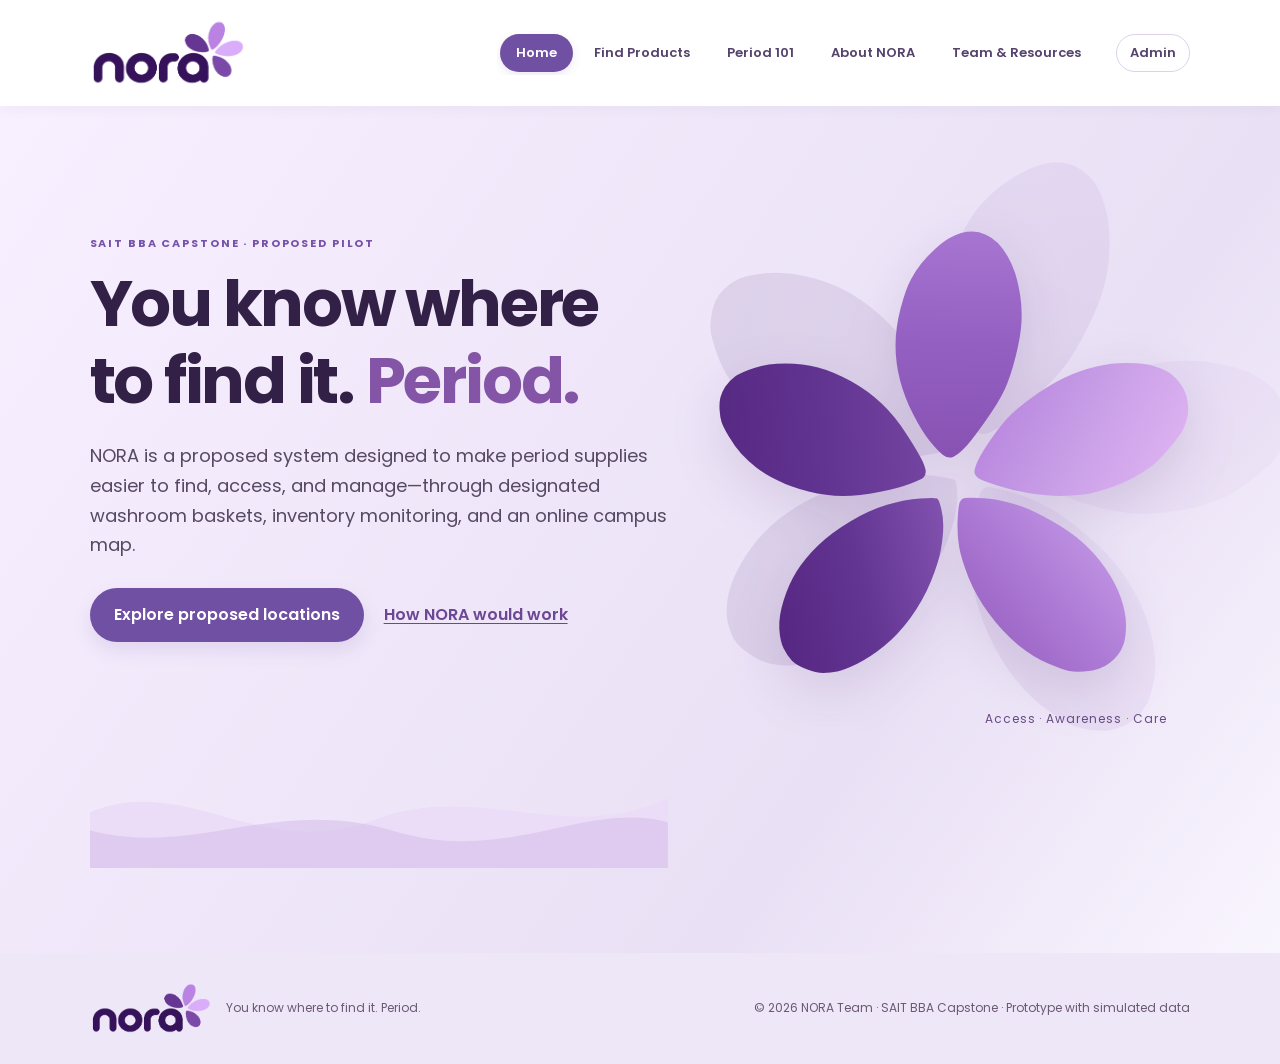
==== index.html @ 3fc26832 "Add decorative lavender SVG waves to NORA homepage hero" ====
<!DOCTYPE html>
<html lang="en">
<head>
  <meta charset="UTF-8">
  <meta name="viewport" content="width=device-width, initial-scale=1">
  <meta name="description" content="Meet NORA, a proposed SAIT BBA capstone menstrual-access pilot. Explore simulated campus locations, period products, and menstrual equity.">
  <title>NORA | You know where to find it. Period.</title>
  <link href="https://fonts.googleapis.com/css2?family=Poppins:wght@400;500;600;700&display=swap" rel="stylesheet">
  <link rel="stylesheet" href="style.css?v=18">
  <link rel="stylesheet" href="https://unpkg.com/leaflet@1.9.4/dist/leaflet.css">
</head>
<body class="student-site">
  <a class="skip-link" href="#main">Skip to content</a>
  <header class="student-header">
    <a href="#home" class="student-brand" aria-label="NORA home">
      <img src="assets/nora-logo-transparent.png" alt="NORA flower logo" width="156" height="79">
    </a>
    <nav class="student-top-nav" aria-label="Main navigation">
      <div class="student-tab-list" role="tablist" aria-label="Student website sections">
        <button id="tab-home" type="button" role="tab" aria-controls="panel-home" aria-selected="true" tabindex="0" data-tab="home">Home</button>
        <button id="tab-locations" type="button" role="tab" aria-controls="panel-locations" aria-selected="false" tabindex="-1" data-tab="locations">Find Products</button>
        <button id="tab-learn" type="button" role="tab" aria-controls="panel-learn" aria-selected="false" tabindex="-1" data-tab="learn">Period 101</button>
        <button id="tab-about" type="button" role="tab" aria-controls="panel-about" aria-selected="false" tabindex="-1" data-tab="about">About NORA</button>
        <button id="tab-team" type="button" role="tab" aria-controls="panel-team" aria-selected="false" tabindex="-1" data-tab="team">Team &amp; Resources</button>
      </div>
      <a href="login.html" class="student-admin-link">Admin</a>
    </nav>
  </header>
  <main id="main">
    <div id="panel-home" class="student-tab-panel" role="tabpanel" aria-labelledby="tab-home" tabindex="0">
    <section id="home" class="student-hero">
      <div class="student-hero-copy">
        <p class="student-eyebrow">SAIT BBA CAPSTONE · PROPOSED PILOT</p>
        <h1>You know where to find it. <em>Period.</em></h1>
        <p class="student-lead">NORA is a proposed system designed to make period supplies easier to find, access, and manage—through designated washroom baskets, inventory monitoring, and an online campus map.</p>
        <div class="student-hero-actions">
          <a href="#locations" class="button">Explore proposed locations</a>
          <a href="#about" class="student-text-link">How NORA would work</a>
        </div>
      </div>
      <div class="student-hero-art" aria-hidden="true">
        <img class="student-bloom-shadow" src="assets/nora-flower.svg" alt="" width="968" height="908">
        <img class="student-bloom-main" src="assets/nora-flower.svg" alt="" width="968" height="908">
        <div class="student-orbit-label">Access · Awareness · Care</div>
      </div>
      <div class="nora-wave" aria-hidden="true">
        <svg viewBox="0 0 1440 240" preserveAspectRatio="none" focusable="false">
          <path class="nora-wave-back" d="M0,100 C250,0 420,230 720,115 C980,25 1190,185 1440,65 L1440,240 L0,240 Z" fill="#EBDCF8"/>
          <path class="nora-wave-front" d="M0,145 C260,215 460,60 750,145 C1040,235 1230,70 1440,125 L1440,240 L0,240 Z" fill="#D8BDEC" opacity=".55"/>
        </svg>
      </div>
    </section>
    </div>
    <div id="panel-locations" class="student-tab-panel" role="tabpanel" aria-labelledby="tab-locations" hidden tabindex="0">
    <section id="locations" class="student-section student-locations">
      <div class="student-section-head">
        <p class="student-eyebrow">EXPLORE THE PROTOTYPE</p>
        <h2>Find a building. See the idea.</h2>
        <p>Explore how the NORA website could help students find participating washrooms and view example product availability. Select a building card or map pin to see details.</p>
      </div>
      <div class="student-search-row">
        <label for="location-search">Search buildings</label>
        <input type="search" id="location-search" placeholder="Try Stan Grad or Senator Burns…" autocomplete="off">
      </div>
      <div class="student-demo-warning" role="note"><strong>Prototype notice:</strong> Locations, washroom access points, and inventory are demonstrations only. NORA baskets are not confirmed to be installed at SAIT; building photos are references, not proof of availability.</div>
      <div id="location-list" class="student-location-grid" aria-live="polite"></div>
      <div class="student-map-wrap">
        <div class="student-map-heading"><h3>Campus map preview</h3><p>Select a marker to expand its matching building card.</p></div>
        <div id="campus-map" role="region" aria-label="Map of proposed NORA demonstration building locations"></div>
        
      </div>
    </section>
    </div>
    <div id="panel-learn" class="student-tab-panel" role="tabpanel" aria-labelledby="tab-learn" hidden tabindex="0">
    <section id="learn" class="student-section student-learn">
      <div class="student-section-head">
        <p class="student-eyebrow">PERIOD 101</p>
        <h2>4 phases. 1 beautiful cycle.</h2>
        <p>The menstrual cycle is a natural process that prepares the body for a possible pregnancy. It often lasts about 21–35 days, although individual cycles vary.</p>
      </div>

      <div class="student-cycle student-cycle-first">
        <div class="student-cycle-intro">
          <div class="student-cycle-wheel" role="img" aria-label="Illustrative menstrual-cycle phases: menstruation, follicular phase, ovulation and luteal phase"><span>4 phases<br><strong>one cycle</strong></span></div>
          <p class="student-cycle-caption">The diagram is illustrative, not a fixed calendar. Cycle lengths and ovulation timing differ between people.</p>
        </div>
        <div class="student-cycle-phases">
          <article><strong>01 · Menstruation</strong><span>The uterine lining sheds, causing bleeding. Some people experience cramps, fatigue, or mood changes.</span><small>May help: period products, pain relief, rest, and hydration.</small></article>
          <article><strong>02 · Follicular phase</strong><span>The uterine lining rebuilds and estrogen levels rise. Energy may increase for some people.</span><small>May help: sleep, nutrition, and comfortable clothing.</small></article>
          <article><strong>03 · Ovulation</strong><span>An egg may be released. Some people notice changes in cervical discharge.</span><small>May help: hydration and awareness of your own cycle.</small></article>
          <article><strong>04 · Luteal phase</strong><span>Hormonal changes prepare the body for a possible pregnancy. Bloating, cramps, or mood changes may occur.</span><small>May help: rest, emotional support, and symptom relief.</small></article>
        </div>
      </div>
      <div class="student-section-head student-products-heading">
        <p class="student-eyebrow">PERIOD PRODUCTS</p>
        <h2>Different bodies. Different needs.</h2>
        <p>There is no one “right” product for everyone. Explore common options from the NORA brochure.</p>
      </div>
      <div class="student-product-grid">
        <article class="student-product">
          <div class="student-product-photo"><img src="https://commons.wikimedia.org/wiki/Special:Redirect/file/Always_Infinity_Overnight.JPG?width=640" alt="Example of a disposable sanitary pad photographed for identification" loading="lazy" decoding="async" width="640" height="480"></div>
          <div class="student-product-copy">
            <h3>Pads</h3>
            <p>Absorbent products that attach to underwear. Available in different sizes, lengths, and absorbencies, including overnight and winged styles.</p>
          </div>
          <p class="student-product-credit">Photo: <a href="https://commons.wikimedia.org/wiki/File:Always_Infinity_Overnight.JPG" target="_blank" rel="noopener noreferrer">Stilfehler · Wikimedia Commons</a> · <a href="https://creativecommons.org/licenses/by-sa/4.0/" target="_blank" rel="noopener noreferrer">CC BY-SA 4.0</a></p>
        </article>
        <article class="student-product">
          <div class="student-product-photo"><img src="https://commons.wikimedia.org/wiki/Special:Redirect/file/Tampon_with_plastic_applicator.jpg?width=640" alt="An example tampon with a plastic applicator" loading="lazy" decoding="async" width="640" height="480"></div>
          <div class="student-product-copy">
            <h3>Tampons</h3>
            <p>Small absorbent products inserted into the vagina, offered in different absorbencies with or without applicators.</p>
          </div>
          <p class="student-product-credit">Photo: <a href="https://commons.wikimedia.org/wiki/File:Tampon_with_plastic_applicator.jpg" target="_blank" rel="noopener noreferrer">Kaldari · Wikimedia Commons</a> · <a href="https://creativecommons.org/publicdomain/zero/1.0/" target="_blank" rel="noopener noreferrer">CC0 1.0</a></p>
        </article>
        <article class="student-product">
          <div class="student-product-photo"><img src="https://commons.wikimedia.org/wiki/Special:Redirect/file/Menstruationstasse_menstrual_cup_in_on_hand_1.jpg?width=640" alt="A reusable menstrual cup held in a person's hand" loading="lazy" decoding="async" width="640" height="480"></div>
          <div class="student-product-copy">
            <h3>Menstrual cups</h3>
            <p>Reusable flexible cups that collect menstrual flow and can last for years with proper care.</p>
          </div>
          <p class="student-product-credit">Photo: <a href="https://commons.wikimedia.org/wiki/File:Menstruationstasse_menstrual_cup_in_on_hand_1.jpg" target="_blank" rel="noopener noreferrer">Vulvani · Wikimedia Commons</a> · <a href="https://creativecommons.org/licenses/by-sa/4.0/" target="_blank" rel="noopener noreferrer">CC BY-SA 4.0</a></p>
        </article>
        <article class="student-product">
          <div class="student-product-photo"><img src="https://commons.wikimedia.org/wiki/Special:Redirect/file/Menstrual_underwear_period_underwear.jpg?width=640" alt="An example pair of period underwear shown for educational identification" loading="lazy" decoding="async" width="640" height="480"></div>
          <div class="student-product-copy">
            <h3>Period underwear</h3>
            <p>Reusable underwear with built-in absorbent layers, worn on its own or as backup depending on flow.</p>
          </div>
          <p class="student-product-credit">Photo: <a href="https://commons.wikimedia.org/wiki/File:Menstrual_underwear_period_underwear.jpg" target="_blank" rel="noopener noreferrer">Vulvani · Wikimedia Commons</a> · <a href="https://creativecommons.org/licenses/by-sa/4.0/" target="_blank" rel="noopener noreferrer">CC BY-SA 4.0</a></p>
        </article>
      </div>
      <p class="student-education-note">Educational overview adapted from the NORA capstone brochure. If you have health concerns or symptoms that interfere with daily life, seek guidance from a qualified healthcare professional.</p>
      <section id="period-history" class="student-history" aria-labelledby="period-history-title">
        <div class="student-section-head student-history-heading">
          <p class="student-eyebrow">PERIODS THROUGH TIME</p>
          <h2 id="period-history-title">Moon Time, menstrual history, and Canada</h2>
          <p>Menstrual care has never been only about products. Culture, knowledge, community, and access have all shaped how people experience periods.</p>
        </div>
        <div class="student-history-feature">
          <figure class="student-moon-figure">
            <img src="assets/moon-phases-nora.svg" alt="Five stylized phases of the moon in a lavender night sky" loading="lazy" width="720" height="480">
            <figcaption>Original NORA educational illustration of moon phases. It is not a representation of an Indigenous ceremony.</figcaption>
          </figure>
          <div class="student-history-intro">
            <p class="student-eyebrow">INDIGENOUS TEACHINGS</p>
            <h3>Moon Time: knowledge, respect, and community</h3>
            <p>In some First Nations and Métis communities, menstruation is called <em>Moon Time</em> and may be understood through teachings about renewal, rest, and respect for the body. Traditions and protocols vary across Nations, families, and individuals; they are living practices, not only history.</p>
            <p>For example, an Ojibwe account shared by Indigenous Dance describes Elders supporting girls through a first-menstruation ceremony and passing on teachings about care and community responsibility.</p>
            <p class="student-history-links"><a href="https://indigenousdance.ca/en/cultures/ojibwe/our-dance-myths-and-stories/" target="_blank" rel="noopener noreferrer">Read the Ojibwe account · Indigenous Dance</a></p>
          </div>
        </div>
        <div class="student-history-accordion">
          <details>
            <summary>Before modern period products <span aria-hidden="true">+</span></summary>
            <div class="student-history-detail-grid">
              <figure class="student-history-visual"><img src="assets/history-textiles.svg" alt="Illustration of folded reusable textiles" loading="lazy" width="480" height="310"><figcaption>Before modern period products · Original illustration by NORA (not a historical photograph)</figcaption></figure>
              <div class="student-history-detail"><p>Long before adhesive pads and disposable products became widely sold, reusable absorbent cloth was one approach to menstrual care. Later inventions such as sanitary belts secured homemade or manufactured pads. The Smithsonian's Menstrual History Collection documents these changes mainly through North American and European objects.</p><p class="student-history-links"><a href="https://americanhistory.si.edu/explore/exhibitions/menstrual-history-collection/pads" target="_blank" rel="noopener noreferrer">Smithsonian · History of menstrual pads</a><a href="https://americanhistory.si.edu/explore/exhibitions/menstrual-history-collection/clothing" target="_blank" rel="noopener noreferrer">Smithsonian · Menstrual clothing and belts</a></p></div>
            </div>
          </details>          <details>
            <summary>Indigenous perspectives in Canada <span aria-hidden="true">+</span></summary>
            <div class="student-history-detail-grid">
              <figure class="student-history-visual"><img src="assets/moon-phases-nora.svg" alt="Stylized moon phases in a lavender sky" loading="lazy" width="480" height="310"><figcaption>Indigenous perspectives in Canada · Original illustration by NORA (not a historical photograph)</figcaption></figure>
              <div class="student-history-detail"><p>The Native Women's Association of Canada's caregiver toolkit describes the importance of family- and Nation-specific coming-of-age teachings. In some communities, menstruation is called Moon Time and may be understood as a meaningful transition. The Kwek Society shares publicly offered teachings about menstruation from several Indigenous communities.</p><p>Practices and teachings are not universal across First Nations, Inuit, and Métis communities. We use a general moon illustration rather than a photograph of a ceremony or an Elder without permission.</p><div class="student-history-links"><a href="https://nwac.ca/assets-knowledge-centre/31-March-STBBI_Toolki-EN.pdf" target="_blank" rel="noopener noreferrer">Native Women's Association of Canada · Caregiver toolkit (PDF)</a><a href="https://kweksociety.org/traditional-teachings-2/" target="_blank" rel="noopener noreferrer">The Kwek Society · Public traditional teachings</a><a href="https://indigenousdance.ca/en/cultures/ojibwe/our-dance-myths-and-stories/" target="_blank" rel="noopener noreferrer">Indigenous Dance · Ojibwe Moon Time account</a></div></div>
            </div>
          </details>          <details class="student-culture-details">
            <summary>Menstrual experiences across cultures <span aria-hidden="true">+</span></summary>
            <div class="student-culture-intro">
              <p>Explore real menstrual products sold in different markets and the conversations surrounding menstrual care. These are documented product examples, not claims that everyone in a country uses the same items.</p>
            </div>
            <div class="student-culture-carousel" aria-roledescription="carousel" aria-label="Menstrual products around the world">
              <div class="student-culture-slide" role="group" aria-roledescription="slide" aria-label="1 of 3: Philippines" data-culture-slide>
                <div class="student-culture-photos">
                  <figure class="student-culture-product-figure">
                    <a href="https://shopsuki.ph/products/modess-ultra-thin-regular-cottony-soft-cover-sanitary-napkin-with-wings-10s" target="_blank" rel="noopener noreferrer" aria-label="View Modess sanitary pads on ShopSuki Philippines">
                      <img src="https://shopsuki.ph/cdn/shop/files/8850007780144_800x.jpg?v=1737714414" loading="lazy" decoding="async" alt="Blue, green and orange pack of Modess Ultra Thin Regular pads with wings, 10 pads" width="512" height="512">
                    </a>
                    <figcaption>Modess Ultra Thin Regular pads. Product photograph: ShopSuki Philippines. <a href="https://shopsuki.ph/products/modess-ultra-thin-regular-cottony-soft-cover-sanitary-napkin-with-wings-10s" target="_blank" rel="noopener noreferrer">View original image and product</a>.</figcaption>
                  </figure>
                </div>
                <div class="student-culture-copy">
                  <p class="student-eyebrow">01 / 03 · PHILIPPINES</p>
                  <h3>Philippines: formats for different flows</h3>
                  <p>Modess Philippines markets disposable pads in regular, maxi and overnight formats. This photographed regular, winged pack is one example sold through a Philippine retailer. Product sizes, absorbencies and packaging help shoppers distinguish options.</p>
                  <p><strong>Access lens:</strong> Choices on store shelves matter, but availability, affordability and where products are distributed matter too.</p>
                  <div class="student-culture-sources"><span>Sources &amp; image reference</span><a href="https://www.kenvuebrands.com/ph/modess" target="_blank" rel="noopener noreferrer">Modess Philippines · Official products</a><a href="https://shopsuki.ph/products/modess-ultra-thin-regular-cottony-soft-cover-sanitary-napkin-with-wings-10s" target="_blank" rel="noopener noreferrer">ShopSuki · Product photo</a></div>
                </div>
              </div>
              <div class="student-culture-slide" role="group" aria-roledescription="slide" aria-label="2 of 3: Iran" data-culture-slide hidden>
                <div class="student-culture-photos">
                  <figure class="student-culture-product-figure">
                    <a href="https://panberes.com/promax-landing/" target="_blank" rel="noopener noreferrer" aria-label="View Panberes Promax sanitary pads on the official Iranian brand website">
                      <img src="https://panberes.com/wp-content/uploads/2025/08/Right-Soft-Pads-Banner-Promax.png" loading="lazy" decoding="async" alt="Two purple Panberes Promax packages with Persian labels, illustrating thin and thick pad formats" width="512" height="512">
                    </a>
                    <figcaption>Panberes Promax Soft thin and thick pads. Product image: Panberes, Iran. <a href="https://panberes.com/promax-landing/" target="_blank" rel="noopener noreferrer">Official product source</a>.</figcaption>
                  </figure>
                </div>
                <div class="student-culture-copy">
                  <p class="student-eyebrow">02 / 03 · IRAN</p>
                  <h3>Iran: local products and visibility</h3>
                  <p>Panberes, an Iranian personal-care brand, lists multiple types of sanitary pads and describes menstrual-health education as part of its work. The pictured Promax Soft package is a real example of local product branding, not a representation of all Iranian consumers.</p>
                  <p><strong>Access lens:</strong> A local brand can combine product distribution with awareness and education—two needs NORA also hopes to address.</p>
                  <div class="student-culture-sources"><span>Sources &amp; image reference</span><a href="https://panberes.com/en/our-story/" target="_blank" rel="noopener noreferrer">Panberes · Brand and education</a><a href="https://panberes.com/shop/" target="_blank" rel="noopener noreferrer">Panberes · Official product gallery</a></div>
                </div>
              </div>
              <div class="student-culture-slide" role="group" aria-roledescription="slide" aria-label="3 of 3: Canada" data-culture-slide hidden>
                <div class="student-culture-photos student-culture-photos-double">
                  <figure class="student-culture-product-figure">
                    <a href="https://www.realcanadiansuperstore.ca/en/ultra-thin-feminine-pads-with-wings-for-women-size/p/21018757_EA" target="_blank" rel="noopener noreferrer" aria-label="View Always pads at Real Canadian Superstore">
                      <img src="https://digital.loblaws.ca/PCX/21018757_EA/en/1/3700030660_enfr_front_centre_marketing_GS1_Marketing_800.png" loading="lazy" decoding="async" alt="Bilingual English and French Always Ultra Thin pads package" width="512" height="512">
                    </a>
                    <figcaption>Always Ultra Thin pads. Photo: Real Canadian Superstore. <a href="https://www.realcanadiansuperstore.ca/en/ultra-thin-feminine-pads-with-wings-for-women-size/p/21018757_EA" target="_blank" rel="noopener noreferrer">Product source</a>.</figcaption>
                  </figure>
                  <figure class="student-culture-product-figure">
                    <a href="https://www.londondrugs.com/products/tampax-tampons-regular-20s/p/L2513463" target="_blank" rel="noopener noreferrer" aria-label="View Tampax tampons at London Drugs">
                      <img src="https://cdn-tp2.mozu.com/28945-m4/cms/files/L2513463.jpg" loading="lazy" decoding="async" alt="Bilingual English and French blue and yellow Tampax Regular tampons package" width="512" height="512">
                    </a>
                    <figcaption>Tampax Regular tampons. Photo: London Drugs. <a href="https://www.londondrugs.com/products/tampax-tampons-regular-20s/p/L2513463" target="_blank" rel="noopener noreferrer">Product source</a>.</figcaption>
                  </figure>
                </div>
                <div class="student-culture-copy">
                  <p class="student-eyebrow">03 / 03 · CANADA</p>
                  <h3>Canada: product choice meets menstrual equity</h3>
                  <p>Canadian retailers carry disposable pads and tampons in different formats, including the bilingual packages pictured here. Other menstrual products include reusable cups and underwear.</p>
                  <p><strong>Access lens:</strong> Even when a product exists in the market, price, physical accessibility and stigma can prevent people from getting what they need. NORA explores a campus-level response, not a replacement for wider policy.</p>
                  <div class="student-culture-sources"><span>Sources &amp; image references</span><a href="https://www.canada.ca/en/women-gender-equality/gender-equality/mestrual-equity.html" target="_blank" rel="noopener noreferrer">Government of Canada · Menstrual equity</a><a href="https://www.realcanadiansuperstore.ca/en/ultra-thin-feminine-pads-with-wings-for-women-size/p/21018757_EA" target="_blank" rel="noopener noreferrer">Real Canadian Superstore · Pads</a><a href="https://www.londondrugs.com/products/tampax-tampons-regular-20s/p/L2513463" target="_blank" rel="noopener noreferrer">London Drugs · Tampons</a></div>
                </div>
              </div>
              <div class="student-culture-controls" aria-label="Culture slideshow navigation">
                <button type="button" class="student-culture-arrow" data-culture-prev aria-label="Previous country">‹ <span>Previous</span></button>
                <div class="student-culture-dots" aria-label="Select country">
                  <button type="button" class="student-culture-dot is-active" data-culture-dot="0" aria-current="true" aria-label="Show Philippines"></button>
                  <button type="button" class="student-culture-dot" data-culture-dot="1" aria-label="Show Iran"></button>
                  <button type="button" class="student-culture-dot" data-culture-dot="2" aria-label="Show Canada"></button>
                </div>
                <button type="button" class="student-culture-arrow" data-culture-next aria-label="Next country"><span>Next</span> ›</button>
              </div>
              <p class="student-culture-status" data-culture-status role="status" aria-live="polite">Philippines · Slide 1 of 3</p>
              <p class="student-culture-image-note">Images load from their credited retailer or manufacturer websites and may be unavailable if those sites change. Product photography is provided for educational identification, not endorsement or proof of which products all people in a country use.</p>
            </div>
          </details>          <details>
            <summary>Colonization, stigma, and knowledge <span aria-hidden="true">+</span></summary>
            <div class="student-history-detail-grid">
              <figure class="student-history-visual"><img src="assets/history-awareness.svg" alt="Illustration of a notebook and discussion bubbles" loading="lazy" width="480" height="310"><figcaption>Colonization, stigma, and knowledge · Original illustration by NORA (not a historical photograph)</figcaption></figure>
              <div class="student-history-detail"><p>Colonial institutions disrupted the transmission of Indigenous languages, cultural knowledge, and health teachings. Today, Indigenous healthcare research also highlights continuing barriers to culturally safe care, including systemic racism and unequal access.</p><p>NORA presents Indigenous perspectives as living, diverse teachings and links students to the organizations that share them directly rather than treating them as a single historical practice.</p><p class="student-history-links"><a href="https://www.canada.ca/en/public-health/services/publications/aboriginal-health/healthcare-indigenous-women.html" target="_blank" rel="noopener noreferrer">Public Health Agency of Canada · Barriers to healthcare</a></p></div>
            </div>
          </details>          <details>
            <summary>Menstrual equity in Canada today <span aria-hidden="true">+</span></summary>
            <div class="student-history-detail-grid">
              <figure class="student-history-visual"><img src="assets/history-canada.svg" alt="Illustration of a campus building and period supplies" loading="lazy" width="480" height="310"><figcaption>Menstrual equity in Canada today · Original illustration by NORA (not a historical photograph)</figcaption></figure>
              <div class="student-history-detail"><p>Today, menstrual equity in Canada involves affordability, reliable access to products, safe facilities, education, and freedom from stigma. NORA explores how proposed campus baskets and a location finder might make access easier to understand and plan.</p><p class="student-history-links"><a href="https://www.canada.ca/en/women-gender-equality/gender-equality/mestrual-equity.html" target="_blank" rel="noopener noreferrer">Women and Gender Equality Canada · Menstrual equity</a></p></div>
            </div>
          </details>
        </div>
        <p class="student-history-note">Cultural teachings are specific to their communities. These summaries link to publicly shared materials; images of ceremonies or Elders are not reproduced without explicit permission.</p>
      </section>
    </section>
    </div>
    <div id="panel-about" class="student-tab-panel" role="tabpanel" aria-labelledby="tab-about" hidden tabindex="0">
    <section id="about" class="student-section student-about">
      <div class="student-section-head">
        <p class="student-eyebrow">MEET NORA</p>
        <h2>Meet NORA: access, awareness, and care.</h2>
        <p>NORA is a proposed modular system to make personal-care supplies easier to find, access, and manage. Three connected concepts demonstrate how a basket-based pilot could work at SAIT.</p>
      </div>
      <div class="student-feature-grid">
        <article class="student-feature"><span class="student-step">01</span><h3>Basket prototype</h3><p>A designated access point for period products in selected washrooms. Sensor assistance is a future concept, not an installed feature.</p></article>
        <article class="student-feature"><span class="student-step">02</span><h3>Inventory and restocking</h3><p>A prototype dashboard simulates stock levels, shortages, and refill priorities so the team can explore an operating model.</p></article>
        <article class="student-feature"><span class="student-step">03</span><h3>Product locator website</h3><p>A searchable campus map lets students explore proposed basket locations and sample product availability.</p></article>
      </div>
    </section>
    <section id="equity" class="student-section student-equity">
      <div class="student-equity-inner">
        <p class="student-eyebrow">MENSTRUAL EQUITY & PERIOD POVERTY</p>
        <h2>Access should be stigma-free.</h2>
        <p>Period poverty means not having reliable access to menstrual products. Financial barriers, stigma, and limited resources can make that harder.</p>
        <div class="student-equity-stat-grid" aria-label="Research statistics featured in the NORA brochure">
          <article class="student-equity-stat"><strong>1 in 6</strong><p>Canadians who menstruate have experienced period poverty.</p><a href="https://www.canada.ca/en/women-gender-equality/gender-equality/mestrual-equity.html" target="_blank" rel="noopener noreferrer">Government of Canada · 2023 survey</a></article>
          <article class="student-equity-stat"><strong>33%</strong><p>Of Canadian women under age 25 surveyed in 2018 reported struggling to afford menstrual products.</p><a href="https://uwaterloo.ca/equity-diversity-inclusion-anti-racism/background-menstrual-equity-report" target="_blank" rel="noopener noreferrer">University of Waterloo · Reporting Plan International Canada</a></article>
          <article class="student-equity-stat"><strong>70%</strong><p>Of Canadian women under age 25 surveyed reported missing school or work, or withdrawing from social activities, because of their period.</p><a href="https://uwaterloo.ca/equity-diversity-inclusion-anti-racism/background-menstrual-equity-report" target="_blank" rel="noopener noreferrer">University of Waterloo · 2018 survey summary</a></article>
        </div>
        <p class="student-equity-source">The 1 in 6 figure is from Women and Gender Equality Canada's 2023 survey. The 33% and 70% figures describe Canadian women under age 25 in a 2018 Plan International Canada survey, as summarized by the University of Waterloo; they are not SAIT-specific findings.</p>
        <p>NORA aims to explore menstrual equity on campus, encourage open conversations, and support a more inclusive community. Whether you menstruate or support someone who does, this affects all of us.</p>
        <a class="button" href="#locations">Explore the proposed locations</a>
      </div>
    </section>
    <section id="business-case" class="student-section student-business-case" aria-labelledby="business-case-title">
      <div class="student-section-head">
        <p class="student-eyebrow">INSTITUTIONAL VALUE · PROPOSED PILOT</p>
        <h2 id="business-case-title">Designed to help students. Built to fit existing operations.</h2>
        <p>NORA's business case is a staged, low-disruption menstrual-access pilot—not a request for immediate campus-wide infrastructure. The model starts with ordinary baskets, a clearly assigned refill routine, and simple measurements before expanding.</p>
      </div>
      <div class="student-business-grid">
        <article><span class="student-business-icon" aria-hidden="true">01</span><h3>Lightweight to start</h3><p>Baskets and basic supplies would be simpler to introduce than powered dispensers. No new permanent equipment is required for the proposed first phase, subject to facilities approval.</p></article>
        <article><span class="student-business-icon" aria-hidden="true">02</span><h3>Minimal disruption by design</h3><p>Restocking could be aligned with an existing facilities or cleaning workflow if SAIT agrees. Clear ownership, small reserve stock and a regular check reduce ad hoc work; actual labour still needs testing.</p></article>
        <article><span class="student-business-icon" aria-hidden="true">03</span><h3>Measurable before scaling</h3><p>A limited number of trial locations makes it possible to assess demand, refill frequency, empty-basket incidents, product cost and student awareness before committing more resources.</p></article>
        <article><span class="student-business-icon" aria-hidden="true">04</span><h3>Modular and reusable</h3><p>The locator, inventory categories and refill-planning logic could later be adapted for other campus essentials or locations, provided each new use case meets privacy, safety and institutional policies.</p></article>
      </div>
      <div class="student-business-flow" aria-label="Proposed phased implementation">
        <strong>A practical rollout</strong>
        <ol><li>Choose and approve a few pilot sites</li><li>Assign a refill owner and reserve supply</li><li>Measure usage and staff time</li><li>Improve or expand only if evidence supports it</li></ol>
      </div>
      <p class="student-business-caution">Operational burden, costs, permissions and savings remain hypotheses to validate with SAIT. The inventory dashboard currently demonstrates a simulated workflow; it is not an installed monitoring system.</p>
    </section>
    <section class="student-section student-project-note">
      <h2>Built for a SAIT business capstone.</h2>
      <p>Developed by the NORA team for our SAIT Bachelor of Business Administration capstone. This student-developed proposal explores future menstrual access and operating requirements at SAIT.</p>
    </section>
    </div>
    <div id="panel-team" class="student-tab-panel" role="tabpanel" aria-labelledby="tab-team" hidden tabindex="0">
      <section id="team" class="student-section student-team-section">
        <div class="student-section-head">
          <p class="student-eyebrow">THE PEOPLE BEHIND NORA</p>
          <h2>Meet the NORA Team</h2>
          <p>Five Bachelor of Business Administration students at SAIT developing a research-informed proposal for more visible, practical menstrual product access.</p>
        </div>
        <div class="student-team-grid">
          <article class="student-team-card"><div class="student-team-avatar" aria-hidden="true">AB</div><h3>Ayah Barahim</h3><p>SAIT BBA Capstone Team</p></article>
          <article class="student-team-card"><div class="student-team-avatar" aria-hidden="true">HD</div><h3>Hannah Dietz</h3><p>SAIT BBA Capstone Team</p></article>
          <article class="student-team-card"><div class="student-team-avatar" aria-hidden="true">HG</div><h3>Harveer Gill</h3><p>SAIT BBA Capstone Team</p></article>
          <article class="student-team-card"><div class="student-team-avatar" aria-hidden="true">JG</div><h3>Jeeanne Marie Garcia</h3><p>SAIT BBA Capstone Team</p></article>
          <article class="student-team-card"><div class="student-team-avatar" aria-hidden="true">MM</div><h3>Mashael Memon</h3><p>SAIT BBA Capstone Team</p></article>
        </div>
        <p class="student-team-photo-note">Member portraits and individual project contributions can be added with each person's permission. Initials are used for now.</p>
      </section>
      <section class="student-section student-acknowledgements" aria-labelledby="ack-title">
        <div class="student-section-head">
          <p class="student-eyebrow">WITH THANKS</p>
          <h2 id="ack-title">Mentors &amp; Acknowledgements</h2>
          <p>We are grateful to the educators and contributors who shared guidance, experience, and practical insights as NORA took shape.</p>
        </div>
        <div class="student-ack-grid">
          <article><p class="student-eyebrow">SAIT · FACULTY</p><h3>Chantelle LaMotte</h3><p>Capstone professor, MNGT 4990, SAIT.</p></article>
          <article><p class="student-eyebrow">INDUSTRY MENTOR</p><h3>Sarah Itani</h3><p>Industry mentor whose feedback informed NORA's scope, feasibility considerations, and proposed pilot approach.</p></article>
          <article><p class="student-eyebrow">UNIVERSITY OF CALGARY · CUMMING SCHOOL OF MEDICINE</p><h3>Sharon Litton</h3><p>Student Affairs and Wellness Hub contributor who helped connect the team with experience from an existing menstrual-product initiative.</p></article>
          <article><p class="student-eyebrow">UNIVERSITY OF CALGARY · CUMMING SCHOOL OF MEDICINE</p><h3>Jessica Ferguson</h3><p>Program Coordinator, Student Affairs and Wellness Hub; shared operational information on product distribution and restocking.</p></article>
          <article><p class="student-eyebrow">UNIVERSITY OF CALGARY · PROJECT GUIDANCE</p><h3>Heshini</h3><p>Contributor to the University of Calgary menstrual initiative who was introduced to the NORA team for additional operational perspective.</p></article>
        </div>
        <p class="student-ack-note">Acknowledgement recognizes advice and information shared, not formal sponsorship, approval, or endorsement of NORA by SAIT or the University of Calgary.</p>
      </section>
      <section class="student-section student-resources" aria-labelledby="references-title">
        <div class="student-section-head">
          <p class="student-eyebrow">RESEARCH &amp; EVIDENCE</p>
          <h2 id="references-title">References &amp; Resources</h2>
          <p>These sources support the NORA interim consulting report and educational website. They include research, institutional examples, product catalogues, and public Indigenous-led educational materials.</p>
        </div>
        <div class="student-reference-category"><h3>Student well-being and equity</h3><ul class="student-reference-list"><li><a href="https://uwaterloo.ca/equity-diversity-inclusion-anti-racism/background-menstrual-equity-report" target="_blank" rel="noopener noreferrer">University of Waterloo. (n.d.). Background: Menstrual equity report.</a><p>Source for the 2018 Plan International Canada survey results for women under 25, reported by Waterloo.</p></li><li><a href="https://www.canada.ca/en/women-gender-equality/funding/equality-action/menstrual-equity.html" target="_blank" rel="noopener noreferrer">Women and Gender Equality Canada. (2025, May 15). Beyond the pad: The real price of period poverty in Canada.</a><p>Canadian menstrual equity and period poverty.</p></li><li><a href="https://journals.sagepub.com/doi/10.1177/17455057251362992" target="_blank" rel="noopener noreferrer">Musulin, C., Yeshitila, N., &amp; Harper, J. (2025). Periods and well-being: A focus group study to discuss how menstruation affects the well-being of women aged 18–40. Women's Health, 21, 1–20.</a><p>Peer-reviewed well-being study cited in the interim consulting report.</p></li></ul></div>
        <div class="student-reference-category"><h3>Policy and implementation</h3><ul class="student-reference-list"><li><a href="https://www.canada.ca/en/employment-social-development/news/2023/12/menstrual-products-now-available-at-no-cost-to-employees-in-federally-regulated-workplaces.html" target="_blank" rel="noopener noreferrer">Employment and Social Development Canada. (2023, December 15). Menstrual products now available at no cost to employees in federally regulated workplaces.</a><p>Federal workplace example; not an assertion that this requirement applies to SAIT.</p></li><li><a href="https://www.canada.ca/en/women-gender-equality/funding/menstrual-equity-fund.html" target="_blank" rel="noopener noreferrer">Women and Gender Equality Canada. Menstrual Equity Fund.</a><p>National pilot program and operational context.</p></li><li><a href="https://cumming.ucalgary.ca/student-advocacy-wellness-hub/menstrual-care-product-initiative" target="_blank" rel="noopener noreferrer">University of Calgary, Cumming School of Medicine. Menstrual Care Product Initiative.</a><p>Public description of the Foothills campus menstrual product initiative.</p></li></ul></div>
        <div class="student-reference-category"><h3>Indigenous knowledge and cultural context</h3><ul class="student-reference-list"><li><a href="https://nwac.ca/assets-knowledge-centre/31-March-STBBI_Toolki-EN.pdf" target="_blank" rel="noopener noreferrer">Native Women's Association of Canada. Culturally Safe Parent and Caregiver Starter Toolkit.</a><p>Publicly shared material on Nation- and family-specific teachings.</p></li><li><a href="https://indigenousdance.ca/en/cultures/ojibwe/our-dance-myths-and-stories/" target="_blank" rel="noopener noreferrer">Indigenous Dance. Ojibwe: Our Dance Myths and Stories.</a><p>A specifically attributed public account of Moon Time.</p></li><li><a href="https://kweksociety.org/traditional-teachings-2/" target="_blank" rel="noopener noreferrer">The Kwek Society. Traditional Teachings.</a><p>Indigenous menstrual teachings and stories shared for public education.</p></li><li><a href="https://www.canada.ca/en/public-health/services/publications/aboriginal-health/healthcare-indigenous-women.html" target="_blank" rel="noopener noreferrer">Public Health Agency of Canada. (2024). Healthcare for Indigenous Women.</a><p>Canadian access and culturally safe healthcare context.</p></li></ul></div>
        <div class="student-reference-category"><h3>Menstrual product history and international examples</h3><ul class="student-reference-list"><li><a href="https://americanhistory.si.edu/explore/exhibitions/menstrual-history-collection/introduction" target="_blank" rel="noopener noreferrer">Smithsonian National Museum of American History. Menstrual History Collection.</a><p>Period-product and advertising history.</p></li><li><a href="https://www.kenvuebrands.com/ph/modess" target="_blank" rel="noopener noreferrer">Modess Philippines. Official product catalogue.</a><p>Philippines country slideshow product examples.</p></li><li><a href="https://panberes.com/en/our-story/" target="_blank" rel="noopener noreferrer">Panberes Iran. Our story and official products.</a><p>Iran country slideshow example.</p></li><li><a href="https://www.unicef.org/nepal/reports/analysis-menstrual-hygiene-practices-nepal" target="_blank" rel="noopener noreferrer">UNICEF Nepal. Analysis of menstrual hygiene practices in Nepal.</a><p>International menstrual practices discussed in the history section.</p></li></ul></div>

        <div class="student-reference-category">
          <h3>Image Credits</h3>
          <p>NORA flower artwork and history illustrations were produced for this prototype. The Period 101 product photography is credited to its Wikimedia Commons creators and licence links directly beneath each image. The country slideshow displays third-party product photographs with source links in each slide. Building images have credits or are marked as placeholders on the Find Products cards.</p>
        </div>
        <p class="student-reference-note">References are linked for transparency. External photos and brands remain the property of their respective owners. Academic source formatting should be checked against the team's final submitted bibliography.</p>
      </section>
    </div>
  </main>
  <footer class="student-footer">
    <div class="student-footer-brand"><img src="assets/nora-logo-transparent.png" alt="NORA" width="122" height="62"><span>You know where to find it. Period.</span></div>
    <p>© 2026 NORA Team · SAIT BBA Capstone · Prototype with simulated data</p>
  </footer>
  <script src="script.js?v=8"></script>
  <script src="https://unpkg.com/leaflet@1.9.4/dist/leaflet.js"></script>
  <script src="map.js?v=7"></script>
  <script src="student-tabs.js?v=1"></script>
  <script src="culture-carousel.js?v=1"></script>
</body>
</html>
---- style.css ----
* {
  box-sizing: border-box;
}

body {
  margin: 0;
  font-family: Arial, sans-serif;
  background: #faf9fd;
  color: #29253b;
}

header {
  display: flex;
  justify-content: space-between;
  align-items: center;
  padding: 20px 8%;
  background: white;
}

header h1 {
  color: #7050a2;
  letter-spacing: 3px;
}

nav a {
  margin-left: 18px;
  color: #29253b;
  text-decoration: none;
}

section {
  padding: 65px 8%;
}

.hero {
  background: #eee7f8;
  padding-top: 100px;
  padding-bottom: 100px;
}

.hero h2 {
  font-size: 42px;
  max-width: 600px;
}

.hero p {
  max-width: 520px;
  line-height: 1.6;
}

.button {
  display: inline-block;
  padding: 14px 24px;
  background: #7050a2;
  color: white;
  border-radius: 8px;
  text-decoration: none;
}

.cards {
  display: grid;
  grid-template-columns:
    repeat(auto-fit, minmax(220px, 1fr));
  gap: 18px;
  margin-top: 24px;
}

.card {
  padding: 24px;
  background: white;
  border-radius: 12px;
  box-shadow: 0 3px 12px #0000000d;
}

.card strong {
  font-size: 28px;
  color: #7050a2;
}

footer {
  padding: 25px;
  background: #eee7f8;
  text-align: center;
}

@media (max-width: 600px) {
  header {
    flex-direction: column;
  }

  nav a {
    margin: 0 7px;
  }

  .hero h2 {
    font-size: 32px;
  }
}

#location-search {
  width: 100%;
  max-width: 500px;
  padding: 14px 18px;
  border: 2px solid #EAD9FD;
  border-radius: 10px;
  font-family: inherit;
  font-size: 16px;
  background: white;
  color: #3B1F6B;
}

#location-search:focus {
  outline: 2px solid #7C4DAD;
  outline-offset: 2px;
}


/* NORA Inventory Status */

.status-available {
  color: #237A45;
  font-weight: 600;
}

.status-low {
  color: #A65B00;
  font-weight: 600;
}

/* NORA Interactive Campus Map */

.campus-map-section {
  margin-top: 40px;
}

#campus-map {
  width: 100%;
  height: 420px;
  border: 2px solid #EAD9FD;
  border-radius: 16px;
  margin-top: 20px;
  z-index: 0;
}

.map-disclaimer {
  font-size: 0.85rem;
  color: #666;
  margin-top: 12px;
}

.nora-map-popup {
  font-family: "Poppins", sans-serif;
}

.nora-map-popup strong {
  color: #3B1F6B;
}


/* NORA Inventory Map Markers */

.nora-marker {
  width: 28px;
  height: 28px;
  border-radius: 50% 50% 50% 0;
  transform: rotate(-45deg);
  border: 3px solid white;
  box-shadow: 0 2px 8px rgba(0, 0, 0, 0.25);
}

.nora-marker.available {
  background: #7C4DAD;
}

.nora-marker.low {
  background: #E49B36;
}

.nora-marker.empty {
  background: #D94A57;
}


/* NORA Supply Chain — compact, scannable tables */
#supply-chain-dashboard .sc-table-wrap {
  width: 100%;
  overflow-x: auto;
  margin: 16px 0 24px;
  background: #fff;
  border: 1px solid #e8e1ef;
  border-radius: 12px;
  box-shadow: 0 2px 10px #00000008;
}
#supply-chain-dashboard .sc-table {
  width: 100%;
  border-collapse: collapse;
  min-width: 820px;
  font-size: 14px;
  line-height: 1.4;
}
#supply-chain-dashboard .sc-table th {
  text-align: left;
  background: #f3eff8;
  color: #4a3564;
  font-size: 12px;
  font-weight: 700;
  white-space: nowrap;
}
#supply-chain-dashboard .sc-table th,
#supply-chain-dashboard .sc-table td {
  padding: 12px 13px;
  border-bottom: 1px solid #eeeaf2;
  vertical-align: middle;
}
#supply-chain-dashboard .sc-table tbody tr:last-child td { border-bottom: 0; }
#supply-chain-dashboard .sc-table tbody tr:nth-child(even) { background: #fcfbfe; }
#supply-chain-dashboard .sc-table tbody tr:hover { background: #f8f3fc; }
#supply-chain-dashboard .sc-location {
  min-width: 175px;
  font-weight: 600;
  color: #30213d;
}
#supply-chain-dashboard .sc-number {
  font-variant-numeric: tabular-nums;
  white-space: nowrap;
}
#supply-chain-dashboard .sc-demand-input {
  width: 70px;
  padding: 7px 8px;
  font: inherit;
  border: 1px solid #c7b9d6;
  border-radius: 6px;
  background: #fff;
  color: #29253b;
}
#supply-chain-dashboard .sc-demand-input:focus-visible {
  outline: 2px solid #7050a2;
  outline-offset: 2px;
}
#supply-chain-dashboard .sc-pill {
  display: inline-block;
  padding: 4px 9px;
  border-radius: 999px;
  font-size: 12px;
  font-weight: 600;
  white-space: nowrap;
}
#supply-chain-dashboard .sc-ok { background: #e8f5ed; color: #236b40; }
#supply-chain-dashboard .sc-low { background: #fff2d8; color: #925700; }
#supply-chain-dashboard .sc-empty { background: #fde8e8; color: #a02833; }
#supply-chain-dashboard .sc-neutral { background: #eeeaf2; color: #665a71; }
#supply-chain-dashboard .sc-note {
  display: block;
  margin-top: 3px;
  color: #925700;
  white-space: normal;
  font-size: 11px;
}

/* NORA admin — basket management workspace */
#admin-inventory {
  display: grid;
  grid-template-columns: repeat(auto-fit, minmax(min(100%, 390px), 1fr));
  gap: 16px;
  align-items: start;
}
#admin-inventory .nora-basket-card {
  min-width: 0;
  padding: 20px;
  border-radius: 7px;
  border: 1px solid #ddd5e7;
  border-left: 3px solid #7651aa;
  box-shadow: 0 2px 8px #2517380a;
}
.nora-basket-card .basket-top {
  display: flex;
  justify-content: space-between;
  align-items: flex-start;
  flex-wrap: wrap;
  gap: 10px;
  padding-bottom: 14px;
  border-bottom: 1px solid #e9e4ef;
}
.nora-basket-card .basket-top h3 { margin: 0 0 6px; font-size: 17px; line-height: 1.3; }
.nora-basket-card .basket-quantity { margin: 0; color: #615969; font-size: 13px; line-height: 1.5; }
.nora-basket-card .basket-status { 
  display: inline-block; padding: 5px 10px; border-radius: 5px;
  font-size: 12px; font-weight: 700; white-space: nowrap;
}
.nora-basket-card .basket-ok { background: #e8f5ed; color: #1b6c41; }
.nora-basket-card .basket-low { background: #fff0d6; color: #925700; }
.nora-basket-card .basket-empty { background: #fde7ea; color: #a4263b; }
.nora-basket-card .basket-simulation-actions,
.nora-basket-card .basket-footer-actions {
  display: flex; flex-wrap: wrap; align-items: center; gap: 8px;
}
.nora-basket-card .basket-simulation-actions { margin: 14px 0 8px; }
.nora-basket-card .basket-section-heading {
  margin: 14px 0 8px; font-size: 13px; font-weight: 700; color: #40334f;
}
.nora-basket-card .basket-input-row,
.nora-basket-card .basket-settings-inputs {
  display: flex; flex-wrap: wrap; gap: 10px 14px; align-items: end;
}
.nora-basket-card .basket-input-row label,
.nora-basket-card .basket-settings-inputs label {
  display: flex; flex-direction: column; gap: 5px;
  font-size: 12px; font-weight: 600; color: #5e5369;
}
.nora-basket-card .basket-number-input {
  width: 95px; min-height: 36px; padding: 7px 9px;
  border: 1px solid #c8bed2; border-radius: 5px;
  background: #fff; color: #29253b; font-size: 14px;
}
.nora-basket-card .basket-number-input:focus-visible,
.nora-basket-card .basket-btn:focus-visible { outline: 2px solid #7651aa; outline-offset: 2px; }
.nora-basket-card .basket-settings {
  margin-top: 18px; padding-top: 14px; border-top: 1px solid #e9e4ef;
}
.nora-basket-card .basket-settings h4 {
  margin: 0 0 12px; font-size: 14px; color: #352644;
}
.nora-basket-card .basket-footer-actions { margin-top: 14px; }
.nora-basket-card .basket-btn {
  display: inline-flex; align-items: center; justify-content: center;
  min-height: 36px; width: auto; padding: 8px 12px;
  border: 1px solid transparent; border-radius: 5px;
  font: 600 12px/1.3 Arial, sans-serif; white-space: normal;
  text-align: center; cursor: pointer;
}
.nora-basket-card .basket-btn-primary { background: #7050a2; color: #fff; }
.nora-basket-card .basket-btn-neutral { background: #f0edf5; border-color: #e1d9eb; color: #4a3b60; }
.nora-basket-card .basket-btn-outline { background: #fff; border-color: #9275b6; color: #63468a; }
.nora-basket-card .basket-btn-danger { background: #fff; border-color: #e4bbc1; color: #a13145; }
.nora-basket-card .basket-btn:hover { filter: brightness(.95); }
@media (max-width: 520px) {
  #admin-inventory .nora-basket-card { padding: 16px; }
  .nora-basket-card .basket-input-row .basket-btn-primary { width: 100%; }
}

/* Admin workspace navigation */
#admin-dashboard > .admin-tab-panel { padding: 20px 0 12px; min-height: 310px; }
#admin-dashboard > .admin-tab-panel[hidden] { display: none !important; }
#admin-dashboard > .admin-tab-panel h2:first-child { margin-top: 4px; }
.admin-tab-nav {
  margin-top: 28px;
  border-bottom: 1px solid #ddd4e8;
  position: sticky;
  top: 0;
  z-index: 400;
  background: #faf9fd;
  padding: 5px 0 0;
}
.admin-tab-list { display: flex; gap: 6px; overflow-x: auto; scrollbar-width: thin; }
.admin-tab-list [role="tab"] {
  flex: 0 0 auto; padding: 12px 16px;
  border: 0; border-bottom: 3px solid transparent;
  background: transparent; color: #62596e; cursor: pointer;
  font: 600 14px/1.3 Arial, sans-serif; white-space: nowrap;
  border-radius: 5px 5px 0 0;
}
.admin-tab-list [role="tab"]:hover { background: #f0ebf7; color: #60418b; }
.admin-tab-list [role="tab"][aria-selected="true"] {
  border-bottom-color: #7050a2; color: #59378d; background: #f1ecf8;
}
.admin-tab-list [role="tab"]:focus-visible { outline: 2px solid #7050a2; outline-offset: -3px; }
#panel-basket-setup #add-basket-form { max-width: 900px; }
#panel-basket-setup #add-basket-form > label { display: block; margin: 12px 0 5px; font-weight: 600; font-size: 13px; }
#panel-basket-setup #add-basket-form > input { width: 100%; max-width: 350px; padding: 9px; border: 1px solid #cfc2df; border-radius: 5px; }
@media(max-width: 600px) {
  #admin-dashboard > .admin-tab-panel { padding-top: 16px; }
  .admin-tab-list [role="tab"] { padding: 11px 12px; font-size: 13px; }
}

/* Unified Basket Management workspace */
#panel-basket-management .bm-heading { display:flex; justify-content:space-between; align-items:center; gap:18px; flex-wrap:wrap; margin-bottom:18px; }
#panel-basket-management .bm-heading h2 { margin:0 0 6px; }
#panel-basket-management .bm-heading p { margin:0; color:#685f73; line-height:1.5; }
#panel-basket-management .bm-layout { display:grid; grid-template-columns:minmax(0, 1.65fr) minmax(250px, 1fr); gap:16px; align-items:stretch; }
#panel-basket-management .bm-map-panel,
#panel-basket-management .bm-list-panel,
#panel-basket-management .bm-add-form {
  min-width:0; border:1px solid #ded6e7; border-radius:8px; background:#fff;
  padding:16px; box-shadow:0 2px 8px #25173809;
}
#panel-basket-management .bm-panel-heading { display:flex; justify-content:space-between; gap:10px; align-items:baseline; margin-bottom:12px; flex-wrap:wrap; }
#panel-basket-management .bm-panel-heading h3 { font-size:16px; margin:0; }
#panel-basket-management .bm-panel-heading span { font-size:12px; color:#71677b; }
#panel-basket-management #admin-location-map { height:370px; width:100%; border-radius:6px; background:#eeebf3; }
#panel-basket-management #selected-map-location { margin:12px 0 0; color:#5e526c; font-size:13px; }
#panel-basket-management .bm-map-actions { display:flex; gap:9px; flex-wrap:wrap; margin-top:12px; }
#panel-basket-management .bm-map-actions .button,
#panel-basket-management #toggle-add-basket { border:1px solid transparent; border-radius:5px; cursor:pointer; font-size:13px; padding:10px 14px; }
#panel-basket-management .bm-secondary { background:#f0edf5; color:#554169; border-color:#ddd2e8 !important; }
#panel-basket-management .bm-list { display:flex; flex-direction:column; gap:8px; max-height:420px; overflow-y:auto; }
#panel-basket-management .bm-list-item {
  text-align:left; background:#faf9fc; color:#332641; border:1px solid #e8e1ee;
  border-radius:6px; padding:13px; cursor:pointer; display:flex; flex-direction:column; gap:5px; font:inherit;
}
#panel-basket-management .bm-list-item strong { font-size:14px; }
#panel-basket-management .bm-list-item span { font-size:12px; color:#6b6176; }
#panel-basket-management .bm-list-item:hover { background:#f5f0fa; }
#panel-basket-management .bm-list-item.is-selected { background:#f1eafa; border-color:#8062aa; box-shadow:inset 3px 0 #7651aa; }
#panel-basket-management .bm-list-item:focus-visible { outline:2px solid #7050a2; outline-offset:2px; }
#panel-basket-management .bm-add-form { margin-top:16px; }
#panel-basket-management .bm-add-form h3 { margin:0 0 8px; }
#panel-basket-management .bm-add-form p { color:#665b70; font-size:13px; }
#panel-basket-management .bm-form-fields { display:flex; flex-wrap:wrap; gap:14px; }
#panel-basket-management .bm-form-fields label { display:flex; flex-direction:column; gap:6px; font-size:13px; font-weight:600; color:#4f425e; }
#panel-basket-management .bm-form-fields input { min-width:120px; max-width:240px; padding:9px; border:1px solid #cbbddc; border-radius:5px; font:inherit; }
#panel-basket-management .bm-editor { margin-top:20px; }
#panel-basket-management .bm-editor > h3 { margin:0 0 12px; }
#panel-basket-management #admin-inventory { display:block; max-width:780px; margin:0; }
#panel-basket-management #admin-inventory .nora-basket-card { width:100%; }
#panel-basket-management .bm-inactive { margin-top:20px; border-top:1px solid #e4ddeb; padding-top:14px; }
#panel-basket-management .bm-inactive summary { cursor:pointer; font-weight:600; color:#5e4976; }
#panel-basket-management .bm-inactive #inactive-baskets { margin-top:12px; }
@media (max-width:800px) {
  #panel-basket-management .bm-layout { grid-template-columns:minmax(0,1fr); }
  #panel-basket-management .bm-list { max-height:260px; }
  #panel-basket-management #admin-location-map { height:320px; }
}

/* NORA procurement — understated operational tables */
.nora-procurement {
  margin-top: 32px;
  padding-top: 20px;
  border-top: 1px solid #ddd5e7;
}
.nora-procurement .pr-heading { margin-bottom: 16px; }
.nora-procurement .pr-heading h3 { margin: 0 0 6px; font-size: 21px; color:#37274b; }
.nora-procurement .pr-heading p, .nora-procurement .pr-note {
  color:#6a6173; font-size: 13px; line-height:1.55;
}
.nora-procurement h4 { margin: 18px 0 8px; font-size: 15px; color:#433451; }
.nora-procurement .pr-table-input, .nora-procurement .pr-name-input {
  box-sizing:border-box; padding:7px 8px; border:1px solid #cbbddc;
  border-radius:5px; background:white; color:#29253b; font:inherit; min-height:36px;
}
.nora-procurement .pr-table-input { width:88px; }
.nora-procurement .pr-name-input { width:170px; }
.nora-procurement .pr-small-btn {
  padding:8px 12px; font-size:12px; border:0; cursor:pointer; white-space:nowrap;
}
.nora-procurement .pr-assumptions {
  display:flex; align-items:end; flex-wrap:wrap; gap:14px; margin:18px 0 10px;
}
.nora-procurement .pr-assumptions label {
  display:flex; flex-direction:column; gap:6px; font-size:13px; font-weight:600; color:#554765;
}
.nora-procurement .pr-assumptions input,
.nora-procurement .pr-assumptions select {
  padding:9px; border:1px solid #cbbddc; border-radius:5px; background:white; color:#29253b;
}
.nora-procurement .pr-assumptions input { width:110px; }
.nora-procurement .pr-assumptions select { min-width:230px; max-width:100%; }
.nora-procurement .pr-summary {
  display:grid; grid-template-columns:repeat(auto-fit,minmax(150px,1fr));
  gap:10px; margin:16px 0;
}
.nora-procurement .pr-summary > div {
  background:white; border:1px solid #e3dce9; border-radius:6px;
  padding:14px; display:flex; flex-direction:column; gap:8px;
}
.nora-procurement .pr-summary span {font-size:12px; color:#62596c;}
.nora-procurement .pr-summary strong {font-size:17px; color:#4d3473;}
.nora-procurement .pr-export { border:0; cursor:pointer; font-size:13px; padding:11px 16px; }
.nora-procurement input:focus-visible,.nora-procurement select:focus-visible,
.nora-procurement button:focus-visible {outline:2px solid #7050a2;outline-offset:2px;}

/* Procurement directory enhancements */
.nora-procurement .pr-heading-row {
  display:flex; align-items:center; justify-content:space-between;
  flex-wrap:wrap; gap:10px; margin:20px 0 10px;
}
.nora-procurement .pr-heading-row h4 { margin:0; }
.nora-procurement .pr-secondary-btn {
  padding:9px 13px; font-size:12px; border:1px solid #bba6d2;
  border-radius:5px; background:#fff; color:#63488a; cursor:pointer;
}
.nora-procurement .pr-status-select {
  border:1px solid #cbbddc; border-radius:5px; background:#fff;
  min-height:36px; font:inherit; padding:6px; color:#342644;
}
.nora-procurement .sc-table { min-width:850px; }
.nora-procurement .pr-small-btn:disabled {
  background:#efebf5; color:#6c597a; cursor:default;
}

/* Procurement calculation audit trail */
.nora-procurement .pr-calculation {
  display:grid;grid-template-columns:repeat(auto-fit,minmax(150px,1fr));
  gap:10px;margin:12px 0 18px;
}
.nora-procurement .pr-calculation > div {
  border:1px solid #e3dce9;border-radius:6px;background:#fff;
  padding:12px;display:flex;flex-direction:column;gap:7px;
}
.nora-procurement .pr-calculation span {font-size:12px;color:#655b70;}
.nora-procurement .pr-calculation strong {font-size:17px;color:#4d3473;}

/* NORA student experience — brochure-inspired public-facing site */
.student-site {font-family:"Poppins",Arial,sans-serif;background:#fbf9fe;color:#322342;line-height:1.65;}
.student-site section {padding:76px min(7vw,100px);}
.student-site h1,.student-site h2,.student-site h3 {letter-spacing:-.035em;line-height:1.2;}
.student-site h2 {font-size:clamp(29px,3vw,42px);margin:10px 0 18px;color:#35224b;}
.student-site h3 {font-size:21px;margin:12px 0;}
.student-site p {margin-top:0;}
.student-site a {text-underline-offset:3px;}
.student-site .button {background:#7050a2;border-radius:999px;font-weight:600;box-shadow:0 8px 18px #7050a221;}
.student-site .button:hover {background:#593782;}
.skip-link {position:absolute;z-index:9999;top:-100px;left:12px;padding:10px 18px;background:white;}
.skip-link:focus {top:8px;}
.student-header {position:relative;z-index:900;display:flex;justify-content:space-between;align-items:center;gap:20px;flex-wrap:wrap;padding:14px min(7vw,100px);background:white;box-shadow:0 1px 14px #32204c0e;}
.student-brand {display:flex;align-items:center;text-decoration:none;}
.student-brand img {display:block;object-fit:contain;object-position:left center;max-width:156px;height:auto;}
.student-header nav {display:flex;flex-wrap:wrap;align-items:center;gap:18px;}
.student-header nav a {font-size:13px;font-weight:600;margin:0;color:#55436d;}
.student-header nav a:hover {color:#7651aa;}
.student-header nav .student-admin-link {border:1px solid #ded2ea;padding:7px 13px;border-radius:999px;}
.student-eyebrow {letter-spacing:.17em;font-size:11px;font-weight:700;color:#7651aa;}
.student-hero {display:grid;grid-template-columns:minmax(0,1.1fr) minmax(280px,.9fr);align-items:center;gap:50px;min-height:560px;background:linear-gradient(125deg,#f8f0ff,#e9e0f5 70%,#f9f5fe);}
.student-hero h1 {max-width:680px;font-size:clamp(42px,5vw,72px);margin:14px 0 22px;color:#322047;}
.student-hero h1 em {font-style:normal;color:#8454a6;}
.student-hero .student-lead {font-size:clamp(15px,1.5vw,18px);max-width:580px;color:#574963;}
.student-hero-actions {display:flex;flex-wrap:wrap;align-items:center;gap:20px;margin:28px 0;}
.student-text-link {font-weight:600;color:#6c4794;}
.student-notice {font-size:12px;max-width:640px;padding:14px 16px;background:#fff9;border-left:3px solid #8a65b0;border-radius:8px;color:#534760;}
/* The Floating Bloom: layered art, no card, ring or hard backdrop. */
.student-hero-art {
  position:relative; min-height:540px; width:100%; display:grid;
  place-items:center; isolation:isolate; overflow:visible;
}
.student-bloom-main, .student-bloom-shadow {
  display:block; position:absolute; width:min(100%, 550px); height:auto;
  aspect-ratio:968 / 908; object-fit:contain; pointer-events:none; user-select:none;
}
.student-bloom-main {
  z-index:1; filter:drop-shadow(0 18px 26px rgba(57,28,87,.12));
}
.student-bloom-shadow {
  z-index:0; width:min(125%,650px); opacity:.1;
  transform:translate(34px,-24px) rotate(12deg);
  filter:grayscale(.2);
}
.student-orbit-label {
  position:absolute; z-index:2; bottom:-7px; right:5%; color:#684c84;
  font-size:12px; letter-spacing:.08em; white-space:nowrap;
}
.student-section-head {max-width:750px;margin-bottom:34px;}
.student-section-head>p:last-child {color:#655a70;font-size:16px;}
.student-feature-grid,.student-product-grid {display:grid;grid-template-columns:repeat(3,minmax(0,1fr));gap:18px;}
.student-feature {border:1px solid #e5dbee;background:white;border-radius:18px;padding:30px 25px;}
.student-feature p,.student-product p {color:#655a70;font-size:14px;}
.student-step {display:inline-flex;width:44px;height:44px;border-radius:50%;align-items:center;justify-content:center;background:#f1e4ff;color:#7651aa;font-weight:700;}
.student-locations {background:#f5f0fb;}
.student-search-row {max-width:520px;display:grid;gap:8px;margin-bottom:18px;}
.student-search-row label {font-size:13px;font-weight:700;}
.student-site #location-search {max-width:none;border:1px solid #d2bedf;padding:15px 18px;box-shadow:0 3px 12px #251a3607;font-family:inherit;}
.student-demo-warning {max-width:920px;background:#fff;border-left:3px solid #9e7ab9;padding:13px 16px;font-size:13px;color:#584766;border-radius:8px;margin-bottom:22px;}
.student-location-grid {display:grid;grid-template-columns:repeat(2,minmax(0,1fr));gap:22px;margin:24px 0 38px;}
.student-location-card {overflow:hidden;background:#fff;border:1px solid #e3d9eb;border-radius:18px;box-shadow:0 6px 22px #3020460d;min-width:0;align-self:start;}
.student-location-card.is-open {border-color:#a88dc4;box-shadow:0 9px 28px #30204618;}
.student-location-visual {position:relative;background:linear-gradient(135deg,#cfb9e8,#eee7f8);height:200px;overflow:hidden;}
.student-location-photo {width:100%;height:100%;object-fit:cover;display:block;}
.student-photo-pending {display:flex;gap:7px;align-items:center;justify-content:center;flex-direction:column;color:#6e5588;}
.student-photo-symbol {font-size:64px;line-height:1;}
.student-photo-label {font-size:12px;font-weight:600;}
.student-building-label {position:absolute;top:13px;left:15px;padding:5px 10px;font-size:10px;letter-spacing:.1em;font-weight:700;background:#fffffff0;color:#523b70;border-radius:999px;}
.student-location-content {padding:22px;}
.student-location-top {display:flex;justify-content:space-between;gap:14px;align-items:flex-start;flex-wrap:wrap;}
.student-location-top h3 {margin:0;font-size:20px;max-width:300px;}
.student-stock-tag {font-size:11px;color:#6c4a8b;background:#f2eaf9;padding:5px 8px;border-radius:999px;white-space:normal;}
.student-location-subtitle {font-size:13px;color:#71667a;margin:14px 0 20px;}
.student-location-toggle,.student-map-focus {border:1px solid #9674b6;background:#fff;color:#613c88;border-radius:999px;padding:10px 15px;font-weight:700;font-family:inherit;font-size:12px;cursor:pointer;}
.student-location-toggle:hover,.student-map-focus:hover {background:#f3eaf9;}
.student-location-detail {border-top:1px solid #ece6f0;margin-top:20px;padding-top:18px;}
.student-photo-credit {font-size:11px;color:#74647e;margin-bottom:12px;}
.student-photo-credit a {color:#7651aa;}
.student-location-metadata {display:grid;grid-template-columns:repeat(2,minmax(0,1fr));gap:12px;margin-bottom:14px;}
.student-location-metadata div {background:#f8f5fb;border-radius:10px;padding:12px;display:grid;gap:3px;}
.student-location-metadata strong {font-size:11px;color:#674e81;}
.student-location-metadata span {font-size:13px;color:#473a55;}
.student-location-caution {font-size:12px;color:#77627a;margin:8px 0 18px;}
.student-map-wrap {background:white;padding:24px;border-radius:18px;border:1px solid #e3d9eb;}
.student-map-heading h3 {margin:0 0 7px;}
.student-map-heading p {font-size:13px;color:#6a5e76;}
.student-site #campus-map {border:0;height:440px;margin-top:20px;}
.student-site .nora-map-popup {font-family:"Poppins",sans-serif;font-size:12px;}
.nora-map-popup .nora-map-card-link {display:block;margin:10px 0 0;color:#6c4694;border:1px solid #dac4e8;background:#f8f0ff;border-radius:5px;padding:7px 10px;font:600 12px/1.4 inherit;cursor:pointer;}
.student-learn {background:#fff;}
.student-product-grid {grid-template-columns:repeat(4,minmax(0,1fr));}
.student-product {background:#faf7fd;border:1px solid #e9dfef;border-radius:16px;padding:23px;}
.student-product>span {font-size:28px;color:#855ca8;}
.student-product h3 {font-size:17px;}
.student-cycle {display:grid;grid-template-columns:1fr 1.3fr;gap:30px;align-items:start;background:#f2e9fa;padding:34px;border-radius:18px;margin-top:34px;}
.student-cycle h3 {font-size:29px;}
.student-cycle-phases {display:grid;grid-template-columns:repeat(2,minmax(0,1fr));gap:12px;}
.student-cycle-phases article {background:white;border-radius:12px;padding:18px;display:grid;gap:6px;}
.student-cycle-phases strong {font-size:14px;color:#543f72;}
.student-cycle-phases span {font-size:12px;color:#655a70;}
.student-equity {background:linear-gradient(120deg,#e2d0f2,#f4edfa);}
.student-equity-inner {max-width:750px;}
.student-equity-inner p:not(.student-eyebrow) {font-size:16px;color:#51415e;}
.student-equity-inner .button {margin-top:14px;}
.student-project-note {text-align:center;background:#fff;}
.student-project-note p {max-width:700px;margin:0 auto;color:#665875;}
.student-footer {background:#eee7f8;display:flex;align-items:center;justify-content:space-between;gap:30px;flex-wrap:wrap;text-align:left;padding:25px min(7vw,100px);}
.student-footer-brand {display:flex;align-items:center;gap:14px;flex-wrap:wrap;}
.student-footer-brand img {object-fit:contain;height:auto;}
.student-footer span,.student-footer p {font-size:12px;color:#6b5975;margin:0;}
.student-no-locations {font-size:14px;color:#6b5975;}
.student-site :is(a,button,input):focus-visible {outline:3px solid #7651aa;outline-offset:3px;}
@media(max-width:950px){
  .student-hero {grid-template-columns:1fr;gap:16px;}
  .student-hero-art {min-height:410px; max-width:560px; margin-inline:auto;}
  .student-location-grid,.student-cycle {grid-template-columns:1fr;}
  .student-feature-grid {grid-template-columns:repeat(3,minmax(0,1fr));}
  .student-product-grid {grid-template-columns:repeat(2,minmax(0,1fr));}
}
@media(max-width:650px){
  .student-site section {padding:48px 6%;}
  .student-header {padding:12px 6%;gap:10px;}
  .student-header nav {gap:9px;}
  .student-header nav a {font-size:11px;}
  .student-brand img {max-width:118px;}
  .student-hero h1 {font-size:39px;}
  .student-hero-art {min-height:320px; max-width:350px; margin-inline:auto;}
  .student-bloom-main {width:min(92%,350px);}
  .student-bloom-shadow {width:min(108%,395px); transform:translate(15px,-10px) rotate(12deg);}
  .student-orbit-label {bottom:-3px;right:50%;transform:translateX(50%);font-size:10px;}
  .student-feature-grid,.student-product-grid,.student-cycle-phases {grid-template-columns:1fr;}
  .student-location-visual {height:180px;}
  .student-map-wrap {padding:12px;}
  .student-site #campus-map {height:350px;}
}

/* Student navigation: one visible topic at a time, with keyboard-accessible tabs. */
.student-site .student-tab-panel[hidden] {display:none !important;}
.student-header .student-top-nav {display:flex;align-items:center;gap:16px;min-width:0;}
.student-header .student-tab-list {display:flex;align-items:center;gap:5px;max-width:100%;overflow-x:auto;padding:3px;scrollbar-width:thin;}
.student-site .student-tab-list [role="tab"] {flex:0 0 auto;appearance:none;border:1px solid transparent;border-radius:999px;background:transparent;color:#55436d;padding:10px 15px;font:600 13px/1.25 "Poppins",Arial,sans-serif;cursor:pointer;white-space:nowrap;}
.student-site .student-tab-list [role="tab"]:hover {background:#f4eef9;color:#5f378f;}
.student-site .student-tab-list [role="tab"][aria-selected="true"] {background:#7050a2;color:white;box-shadow:0 3px 10px #7050a223;}
.student-site .student-tab-list [role="tab"]:focus-visible {outline:3px solid #8455b8;outline-offset:2px;}
.student-site .student-tab-panel {min-height:55vh;outline:0;}
.student-site .student-tab-panel:focus-visible {outline:3px solid #8455b8;outline-offset:-3px;}
@media(max-width:900px) {
 .student-header {align-items:flex-start;}
 .student-header .student-top-nav {flex:1 1 100%;justify-content:space-between;align-items:center;}
 .student-header .student-tab-list {flex:1;min-width:0;}
}
@media(max-width:650px) {
 .student-header .student-top-nav {gap:8px;}
 .student-site .student-tab-list [role="tab"] {font-size:12px;padding:9px 12px;}
 .student-header nav .student-admin-link {flex:0 0 auto;font-size:11px;}
 .student-site .student-tab-panel {min-height:45vh;}
}

/* Brochure cycle and accessible information layout, November 2026 */
.student-cycle-first {margin-top:8px;margin-bottom:52px;grid-template-columns:minmax(240px,.9fr) minmax(0,1.4fr);align-items:center;}
.student-cycle-intro {display:grid;justify-items:center;gap:12px;}
.student-cycle-wheel {width:min(100%,320px);aspect-ratio:1;border-radius:50%;padding:25%;background:conic-gradient(#c4dfd0 0deg 90deg,#d9c3ef 90deg 180deg,#f3e8ad 180deg 270deg,#f1cbd5 270deg 360deg);box-shadow:0 8px 30px #34214717;display:grid;place-items:center;}
.student-cycle-wheel > span {background:#fff;width:135px;height:135px;border-radius:50%;display:grid;place-content:center;text-align:center;font-size:13px;font-weight:600;line-height:1.5;color:#644887;box-shadow:0 0 0 12px #fff6;}
.student-cycle-wheel strong {font-size:15px;color:#37204f;}
.student-cycle-caption {text-align:center;max-width:320px;font-size:12px;color:#6a5e76;}
.student-cycle-phases article {min-height:160px;align-content:start;}
.student-cycle-phases small {font-size:11px;color:#745681;line-height:1.5;}
.student-products-heading {margin-top:12px;}
.student-education-note {margin:23px 0 0;font-size:12px;color:#6d5b76;max-width:840px;}
.student-equity-source {font-size:11px !important;font-style:italic;opacity:.8;}
@media (max-width:950px) {.student-cycle-first {grid-template-columns:1fr;}}
@media (max-width:650px) {
 .student-cycle-first {padding:22px;}
 .student-cycle-wheel {width:250px;}
 .student-cycle-wheel > span {width:115px;height:115px;}
}

/* Period 101 layout repair — prevent intrinsic grid overflow. */
.student-site #panel-learn,.student-site #panel-learn section,.student-site #panel-learn .student-cycle,
.student-site #panel-learn .student-cycle-phases,.student-site #panel-learn .student-product-grid {
  min-width:0;max-width:100%;box-sizing:border-box;
}
.student-site .student-cycle-first {
  display:grid;
  width:100%;
  grid-template-columns:minmax(0, .82fr) minmax(0, 1.45fr);
  gap:clamp(22px,3vw,46px);
  align-items:center;
  overflow:hidden;
}
.student-site .student-cycle-intro {
  min-width:0;
  display:flex;
  flex-direction:column;
  align-items:center;
  justify-content:center;
  gap:15px;
}
.student-site .student-cycle-wheel {
  display:grid;place-items:center;
  width:clamp(200px,24vw,295px);
  height:clamp(200px,24vw,295px);
  flex:none;max-width:100%;
  aspect-ratio:1 / 1;
  padding:0;box-sizing:border-box;
  border-radius:50%;
}
.student-site .student-cycle-wheel > span {
  width:clamp(100px,10vw,130px);
  height:clamp(100px,10vw,130px);
  box-sizing:border-box;
}
.student-site .student-cycle-phases {
  display:grid;
  grid-template-columns:repeat(2,minmax(0,1fr));
  width:100%;gap:12px;
  min-width:0;
}
.student-site .student-cycle-phases article {
  min-width:0;max-width:100%;height:100%;
  overflow-wrap:anywhere;min-height:170px;
}
.student-site .student-cycle-phases article span,
.student-site .student-cycle-phases article small {white-space:normal;overflow-wrap:break-word;}
.student-site .student-product-grid {
  display:grid;grid-template-columns:repeat(4,minmax(0,1fr));gap:18px;
}
.student-site .student-product {
  min-width:0;max-width:100%;padding:0;overflow:hidden;
  display:flex;flex-direction:column;
}
.student-site .student-product-photo {
  display:grid;place-items:center;width:100%;height:185px;
  background:#f6f0fb;overflow:hidden;
}
.student-site .student-product-photo img {
  display:block;width:100%;height:100%;object-fit:contain;
  padding:10px;box-sizing:border-box;
}
.student-site .student-product-copy {padding:18px 20px 4px;flex:1;}
.student-site .student-product-copy h3 {margin:0 0 12px;}
.student-site .student-product-copy p {margin:0;}
.student-site .student-product-credit {
  margin:0;padding:12px 20px 16px;
  font-size:10px;line-height:1.6;color:#655976;
  border-top:1px solid #e9dfef;
  overflow-wrap:anywhere;
}
.student-site .student-product-credit a {color:#70499b;}
@media(max-width:1100px) {
 .student-site .student-product-grid {grid-template-columns:repeat(2,minmax(0,1fr));}
 .student-site .student-cycle-first {grid-template-columns:minmax(0,1fr);}
}
@media(max-width:620px) {
 .student-site .student-cycle-first {padding:22px 16px;gap:20px;}
 .student-site .student-cycle-wheel {width:230px;height:230px;}
 .student-site .student-cycle-phases,.student-site .student-product-grid {grid-template-columns:minmax(0,1fr);}
 .student-site .student-cycle-phases article {min-height:unset;}
 .student-site .student-product-photo {height:210px;}
}

/* Brochure statistics, menstrual history and respectful Indigenous resource section */
.student-site .student-equity-inner {max-width:1120px;}
.student-site .student-equity-stat-grid {
  display:grid;grid-template-columns:repeat(3,minmax(0,1fr));gap:16px;
  margin:28px 0 16px;
}
.student-site .student-equity-stat {
  border-radius:16px;background:#ffffffd9;padding:23px 21px;
  border:1px solid #dac7e9;min-width:0;
  display:flex;flex-direction:column;gap:9px;
}
.student-site .student-equity-stat strong {
  display:block;color:#6b3998;font-size:clamp(28px,3vw,42px);line-height:1.1;
  letter-spacing:-.03em;
}
.student-site .student-equity-stat p {font-size:13px !important;line-height:1.6;margin:0;flex:1;}
.student-site .student-equity-stat a,.student-site .student-equity-stat span {
  font-size:11px;line-height:1.5;overflow-wrap:anywhere;color:#6c448e;
}
.student-site .student-equity-source {max-width:1040px;font-size:12px !important;}
.student-site .student-history {
  padding:0;margin:70px 0 10px;max-width:100%;
}
.student-site .student-history-heading {margin-bottom:26px;}
.student-site .student-history-feature {
  display:grid;grid-template-columns:minmax(0,1fr) minmax(0,1.1fr);
  gap:clamp(22px,4vw,55px);
  align-items:center;min-width:0;
  background:#f6f0fb;border-radius:20px;padding:clamp(18px,3vw,34px);
}
.student-site .student-moon-figure {margin:0;min-width:0;}
.student-site .student-moon-figure img {
  width:100%;height:auto;display:block;border-radius:14px;
}
.student-site .student-moon-figure figcaption {font-size:11px;color:#6a5978;line-height:1.55;margin-top:9px;}
.student-site .student-history-intro {min-width:0;}
.student-site .student-history-intro h3 {font-size:clamp(22px,2.2vw,30px);}
.student-site .student-history-intro p {font-size:14px;color:#584868;line-height:1.75;}
.student-site .student-history-links {display:flex;flex-direction:column;gap:7px;overflow-wrap:anywhere;}
.student-site .student-history-links a {font-size:12px;font-weight:600;color:#70449f;text-decoration:underline;}
.student-site .student-history-accordion {display:grid;gap:11px;margin-top:24px;}
.student-site .student-history-accordion details {
  border:1px solid #e3d8ed;background:#fbf8fe;border-radius:13px;overflow:hidden;
}
.student-site .student-history-accordion summary {
  display:flex;align-items:center;justify-content:space-between;gap:12px;
  font-weight:600;cursor:pointer;list-style:none;padding:19px 22px;
  color:#3b2457;font-size:15px;
}
.student-site .student-history-accordion summary::-webkit-details-marker {display:none;}
.student-site .student-history-accordion summary span {font-size:24px;color:#8a62b1;font-weight:400;}
.student-site .student-history-accordion details[open] summary span {transform:rotate(45deg);}
.student-site .student-history-accordion summary:focus-visible {outline:3px solid #7c4ca5;outline-offset:-3px;}
.student-site .student-history-detail {padding:0 22px 19px;}
.student-site .student-history-detail p {font-size:14px;line-height:1.7;color:#61536b;}
.student-site .student-history-note {
  margin:19px 0 0;color:#796886;font-size:12px;max-width:850px;
}
@media(max-width:900px){
  .student-site .student-history-feature {grid-template-columns:minmax(0,1fr);}
  .student-site .student-moon-figure {max-width:660px;}
}
@media(max-width:720px){
  .student-site .student-equity-stat-grid {grid-template-columns:minmax(0,1fr);}
  .student-site .student-history {margin-top:48px;}
}

/* Final education polish: show complete product photos and visual panels. */
.student-site .student-product-grid {
  grid-template-columns:repeat(2,minmax(0,1fr));
  gap:22px;
}
.student-site .student-product {
  display:grid;
  grid-template-rows:auto 1fr auto;
  min-width:0;
  align-items:stretch;
}
.student-site .student-product-photo {
  width:100%;
  height:clamp(260px,23vw,340px);
  display:flex;
  align-items:center;justify-content:center;
  overflow:visible;
  padding:18px;
  box-sizing:border-box;
  background:#f8f4fc;
}
.student-site .student-product-photo img {
  width:100%;height:100%;
  max-width:100%;max-height:100%;
  object-fit:contain;object-position:center;
  padding:0;box-sizing:border-box;
  display:block;
}
.student-site .student-product-copy {padding:20px 24px 16px;}
.student-site .student-product-credit {padding:12px 24px 18px;}
.student-site .student-history-detail-grid {
  display:grid;
  grid-template-columns:minmax(0,.9fr) minmax(0,1.4fr);
  align-items:start;
  gap:clamp(20px,3vw,36px);
  padding:0 22px 24px;
}
.student-site .student-history-visual {
  margin:0;max-width:100%;min-width:0;
}
.student-site .student-history-visual img {
  display:block;width:100%;height:auto;max-width:100%;
  border-radius:12px;
  background:#f6edfa;
  object-fit:contain;
}
.student-site .student-history-visual figcaption {
  font-size:11px;color:#71617f;line-height:1.55;margin-top:9px;
}
.student-site .student-history-detail-grid .student-history-detail {
  padding:0;min-width:0;
}
.student-site .student-history-detail-grid .student-history-detail p:first-child {margin-top:0;}
@media(max-width:900px) {
  .student-site .student-history-detail-grid {
    grid-template-columns:minmax(0,1fr);
  }
  .student-site .student-history-visual {max-width:550px;}
}
@media(max-width:700px) {
  .student-site .student-product-grid {grid-template-columns:minmax(0,1fr);}
  .student-site .student-product-photo {height:280px;}
  .student-site .student-history-detail-grid {padding:0 17px 20px;}
}

/* NORA cross-cultural product slideshow — manual and accessible */
.student-site .student-culture-intro {padding:0 22px 6px;color:#5e4b6b;}
.student-site .student-culture-intro p {max-width:900px;font-size:14px;line-height:1.7;}
.student-site .student-culture-carousel {padding:12px 22px 24px;min-width:0;}
.student-site .student-culture-slide[hidden] {display:none !important;}
.student-site .student-culture-slide {
  display:grid;grid-template-columns:minmax(0,.92fr) minmax(0,1.08fr);
  gap:clamp(18px,3vw,36px);align-items:center;min-width:0;
  padding:14px 2px 18px;min-height:375px;
}
.student-site .student-culture-photos {display:grid;grid-template-columns:minmax(0,1fr);gap:14px;min-width:0;}
.student-site .student-culture-photos-double {grid-template-columns:repeat(2,minmax(0,1fr));}
.student-site .student-culture-product-figure {
  min-width:0;margin:0;padding:16px;border:1px solid #e7daef;
  background:#fff;border-radius:15px;display:flex;flex-direction:column;
}
.student-site .student-culture-product-figure>a {
  display:flex;align-items:center;justify-content:center;
  min-width:0;height:245px;background:#faf8fd;border-radius:10px;
  padding:12px;text-decoration:none;
}
.student-site .student-culture-product-figure img {
  display:block;max-width:100%;max-height:100%;width:100%;height:100%;
  object-fit:contain;object-position:center;
}
.student-site .student-culture-product-figure figcaption {
  padding-top:12px;font-size:11px;line-height:1.5;color:#6c5b79;overflow-wrap:anywhere;
}
.student-site .student-culture-product-figure figcaption a,
.student-site .student-culture-sources a {color:#70419f;text-decoration:underline;}
.student-site .student-culture-image-unavailable {
  font-size:13px;color:#76538d;text-align:center;max-width:200px;
}
.student-site .student-culture-copy {min-width:0;}
.student-site .student-culture-copy h3 {font-size:clamp(21px,2.1vw,30px);margin:7px 0 15px;}
.student-site .student-culture-copy p {font-size:14px;line-height:1.75;color:#584769;}
.student-site .student-culture-sources {
  border-top:1px solid #e0d2e8;padding-top:13px;margin-top:15px;
  display:flex;gap:8px;flex-wrap:wrap;flex-direction:column;align-items:flex-start;
}
.student-site .student-culture-sources span {color:#766585;font-size:11px;font-weight:600;}
.student-site .student-culture-sources a {font-size:12px;line-height:1.4;}
.student-site .student-culture-controls {
  display:flex;align-items:center;justify-content:space-between;
  gap:16px;border-top:1px solid #e9dff0;padding-top:17px;
}
.student-site .student-culture-arrow {
  appearance:none;background:#fff;color:#66428b;border:1px solid #d7c3e4;
  border-radius:999px;padding:11px 18px;font:600 13px/1.3 "Poppins",sans-serif;
  cursor:pointer;min-width:108px;
}
.student-site .student-culture-arrow:hover {background:#f2e9fb;}
.student-site .student-culture-dots {display:flex;justify-content:center;align-items:center;gap:10px;}
.student-site .student-culture-dot {appearance:none;cursor:pointer;border:0;
  border-radius:50%;width:12px;height:12px;padding:0;background:#d2bfe2;}
.student-site .student-culture-dot.is-active {background:#7951a5;box-shadow:0 0 0 3px #eddef7;}
.student-site .student-culture-status {text-align:center;margin:8px 0 0;color:#655275;font-size:11px;}
.student-site .student-culture-image-note {
  margin:14px 0 0;color:#796988;font-size:11px;line-height:1.5;
}
.student-site .student-culture-controls :is(button):focus-visible {
  outline:3px solid #7f51aa;outline-offset:3px;
}
/* Business-case content: evidence-driven, not a claim of proven savings */
.student-site .student-business-case {background:#fff;}
.student-site .student-business-grid {display:grid;grid-template-columns:repeat(4,minmax(0,1fr));gap:16px;}
.student-site .student-business-grid article {
  background:#f9f6fc;border-radius:17px;border:1px solid #e7dfed;
  padding:24px;min-width:0;
}
.student-site .student-business-grid h3 {font-size:18px;margin:13px 0;}
.student-site .student-business-grid p {color:#62536e;font-size:13px;line-height:1.7;margin:0;}
.student-site .student-business-icon {
  display:inline-flex;border-radius:50%;width:45px;height:45px;
  align-items:center;justify-content:center;background:#ece0f7;
  color:#714597;font-size:14px;font-weight:700;
}
.student-site .student-business-flow {margin:26px 0 16px;padding:25px;background:#eee5f7;border-radius:16px;}
.student-site .student-business-flow strong {font-size:17px;color:#472962;}
.student-site .student-business-flow ol {
  display:grid;grid-template-columns:repeat(4,minmax(0,1fr));gap:12px;counter-reset:steps;
  list-style:none;margin:18px 0 0;padding:0;
}
.student-site .student-business-flow li {
  background:white;border-radius:10px;padding:17px 15px;
  font-size:12px;line-height:1.6;color:#51415f;
}
.student-site .student-business-caution {font-size:12px;color:#756484;max-width:950px;margin-top:14px;}
@media(max-width:1050px){
  .student-site .student-business-grid {grid-template-columns:repeat(2,minmax(0,1fr));}
  .student-site .student-business-flow ol {grid-template-columns:repeat(2,minmax(0,1fr));}
}
@media(max-width:850px) {
  .student-site .student-culture-slide {grid-template-columns:minmax(0,1fr);}
  .student-site .student-culture-photos {max-width:640px;width:100%;margin-inline:auto;}
}
@media(max-width:600px) {
  .student-site .student-culture-carousel {padding:10px 15px 20px;}
  .student-site .student-culture-intro {padding:0 15px;}
  .student-site .student-culture-photos-double {grid-template-columns:minmax(0,1fr);}
  .student-site .student-culture-product-figure>a {height:230px;}
  .student-site .student-culture-arrow {min-width:0;padding:10px 12px;}
  .student-site .student-culture-arrow span {display:none;}
  .student-site .student-business-grid,.student-site .student-business-flow ol {grid-template-columns:minmax(0,1fr);}
}

/* NORA Team & Resources — capstone credits, acknowledgements and research */
.student-site .student-team-section {background:#fff;}
.student-site .student-team-grid {display:grid;grid-template-columns:repeat(5,minmax(0,1fr));gap:16px;}
.student-site .student-team-card {
  background:#fbf8fd;border:1px solid #e8dced;border-radius:18px;
  padding:26px 14px;text-align:center;min-width:0;
  display:flex;flex-direction:column;align-items:center;gap:8px;
}
.student-site .student-team-avatar {
  width:88px;height:88px;border-radius:50%;
  display:flex;align-items:center;justify-content:center;
  background:linear-gradient(135deg,#d9c6ec,#a97bcf);color:#472266;
  font-weight:700;font-size:26px;letter-spacing:.02em;margin-bottom:9px;
  border:4px solid #fff;box-shadow:0 4px 18px #39214b18;
}
.student-site .student-team-card h3 {font-size:15px;line-height:1.4;margin:0;color:#352144;}
.student-site .student-team-card p {font-size:11px;line-height:1.5;color:#796689;margin:0;}
.student-site .student-team-photo-note {font-size:12px;color:#746385;max-width:810px;margin:18px 0 0;}
.student-site .student-acknowledgements {background:#f4edf9;}
.student-site .student-ack-grid {display:grid;grid-template-columns:repeat(3,minmax(0,1fr));gap:17px;}
.student-site .student-ack-grid article {
  background:#fff;border:1px solid #e4d6ed;border-radius:16px;
  padding:24px;min-width:0;
}
.student-site .student-ack-grid article .student-eyebrow {font-size:10px;line-height:1.4;letter-spacing:.08em;}
.student-site .student-ack-grid article h3 {font-size:19px;margin:10px 0;color:#46265f;}
.student-site .student-ack-grid article p:not(.student-eyebrow) {font-size:13px;color:#635471;line-height:1.7;}
.student-site .student-ack-note {font-size:12px;color:#6b587e;margin:18px 0 0;max-width:920px;}
.student-site .student-resources {background:#fff;}
.student-site .student-reference-category {margin-top:31px;padding:22px 25px;background:#faf7fd;border:1px solid #e9dfef;border-radius:15px;}
.student-site .student-reference-category h3 {font-size:19px;color:#543374;margin:0 0 15px;}
.student-site .student-reference-category>p {font-size:13px;color:#5f4f6c;line-height:1.7;}
.student-site .student-reference-list {list-style:none;margin:0;padding:0;display:grid;gap:14px;}
.student-site .student-reference-list li {padding:0 0 14px;border-bottom:1px solid #e6dced;overflow-wrap:anywhere;}
.student-site .student-reference-list li:last-child {padding:0;border:0;}
.student-site .student-reference-list a {color:#693a93;font-size:13px;line-height:1.6;font-weight:600;text-decoration:underline;}
.student-site .student-reference-list p {margin:4px 0 0;font-size:12px;color:#736280;line-height:1.6;}
.student-site .student-reference-note {font-size:12px;color:#766789;margin-top:16px;}
@media(max-width:1080px){
 .student-site .student-team-grid {grid-template-columns:repeat(3,minmax(0,1fr));}
 .student-site .student-ack-grid {grid-template-columns:repeat(2,minmax(0,1fr));}
}
@media(max-width:650px){
 .student-site .student-team-grid {grid-template-columns:repeat(2,minmax(0,1fr));gap:10px;}
 .student-site .student-team-card {padding:19px 10px;}
 .student-site .student-team-avatar {width:75px;height:75px;font-size:22px;}
 .student-site .student-ack-grid {grid-template-columns:minmax(0,1fr);}
 .student-site .student-reference-category {padding:20px 15px;}
}
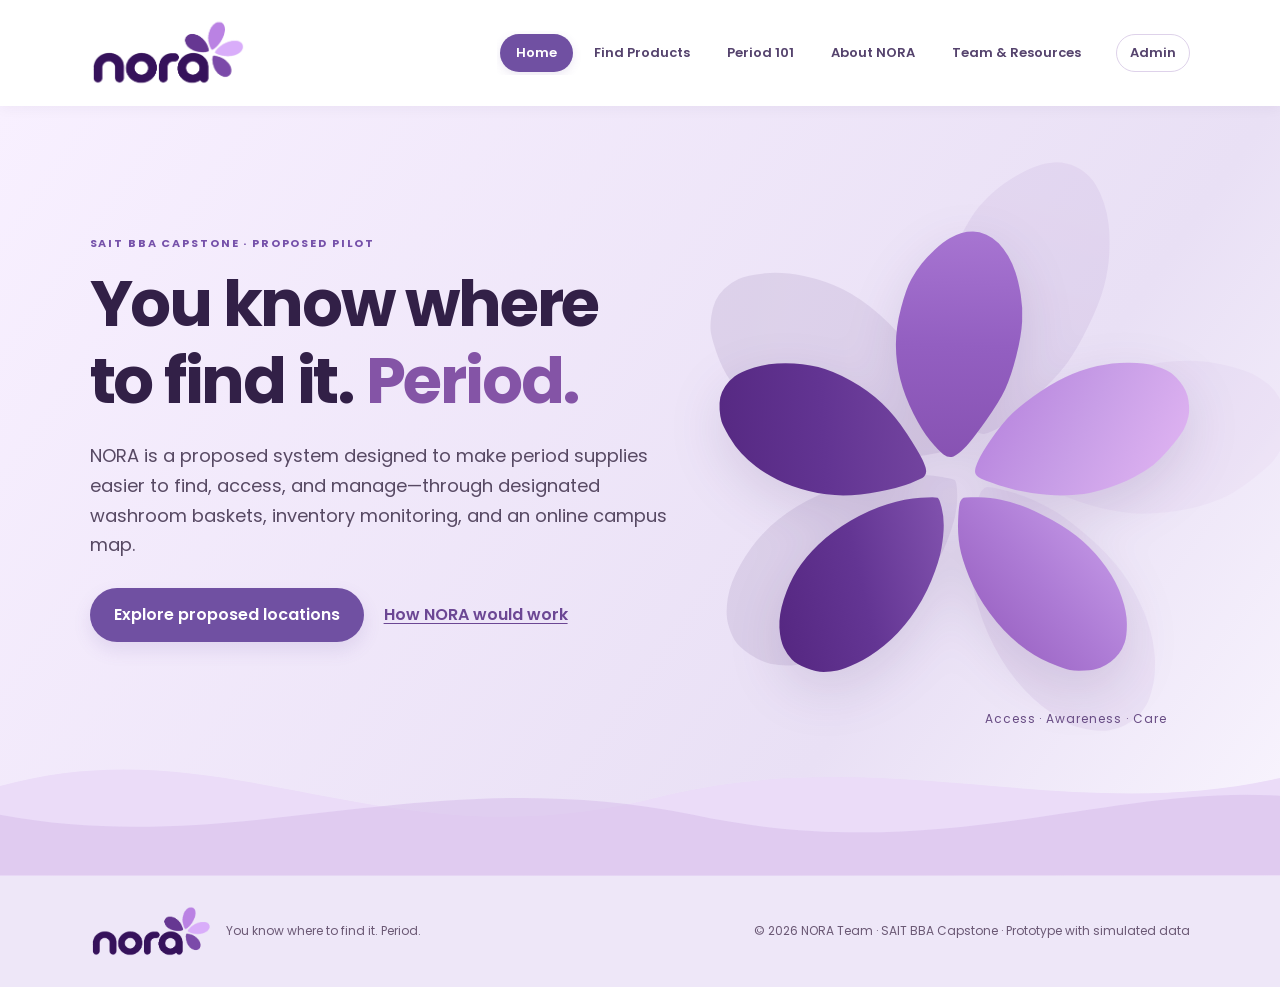
==== commit d023b85a: "Refresh stylesheet version for NORA animation branch preview" ====
--- a/index.html
+++ b/index.html
@@ -6,7 +6,7 @@
   <meta name="description" content="Meet NORA, a proposed SAIT BBA capstone menstrual-access pilot. Explore simulated campus locations, period products, and menstrual equity.">
   <title>NORA | You know where to find it. Period.</title>
   <link href="https://fonts.googleapis.com/css2?family=Poppins:wght@400;500;600;700&display=swap" rel="stylesheet">
-  <link rel="stylesheet" href="style.css?v=18">
+  <link rel="stylesheet" href="style.css?v=19">
   <link rel="stylesheet" href="https://unpkg.com/leaflet@1.9.4/dist/leaflet.css">
 </head>
 <body class="student-site">
--- a/style.css
+++ b/style.css
@@ -1048,3 +1048,120 @@
  .student-site .student-ack-grid {grid-template-columns:minmax(0,1fr);}
  .student-site .student-reference-category {padding:20px 15px;}
 }
+
+/* NORA homepage: layered lavender waves, gentle motion and reduced-motion support. */
+.student-site .student-hero {
+  position:relative;
+  isolation:isolate;
+  overflow:hidden;
+  padding-bottom:clamp(125px,12vw,190px);
+}
+.student-site .student-hero-copy,
+.student-site .student-hero-art {
+  position:relative;
+  z-index:2;
+}
+.student-site .nora-wave {
+  position:absolute;
+  bottom:0;left:0;width:100%;
+  height:clamp(105px,12vw,170px);
+  z-index:1;
+  pointer-events:none;
+  overflow:hidden;
+}
+.student-site .nora-wave svg {
+  display:block;
+  width:104%;
+  height:100%;
+  max-width:none;
+  transform:translateX(0);
+  transform-origin:center bottom;
+  animation:nora-wave-drift 9s ease-in-out infinite;
+}
+.student-site .nora-wave-front {
+  animation:nora-wave-soften 9s ease-in-out infinite;
+}
+@keyframes nora-wave-drift {
+  0%,100% {transform:translateX(0);}
+  50% {transform:translateX(-2%);}
+}
+@keyframes nora-wave-soften {
+  0%,100% {opacity:.55;}
+  50% {opacity:.72;}
+}
+@media(max-width:650px) {
+  .student-site .student-hero {padding-bottom:100px;}
+  .student-site .nora-wave {height:95px;}
+}
+@media(prefers-reduced-motion:reduce) {
+  .student-site .nora-wave svg,
+  .student-site .nora-wave-front {
+    animation:none!important;
+  }
+}
+
+/* NORA gentle-motion pass. Existing animated lavender waves are preserved. */
+
+/* 1: Floating Bloom — slow, small motion that keeps the original artwork in place. */
+.student-site .student-bloom-main {
+  animation: nora-bloom-float 8s ease-in-out infinite;
+  will-change: transform;
+}
+@keyframes nora-bloom-float {
+  0%,100% { transform:translate3d(0,0,0); }
+  50% { transform:translate3d(0,-12px,0); }
+}
+
+/* 2: When a hidden tab becomes visible, gently reveal its contents. */
+.student-site .student-tab-panel:not([hidden]) > .student-section,
+.student-site .student-tab-panel:not([hidden]) > .student-hero {
+  animation: nora-tab-reveal 300ms ease-out both;
+}
+@keyframes nora-tab-reveal {
+  from { opacity:0; transform:translateY(9px); }
+  to { opacity:1; transform:translateY(0); }
+}
+
+/* 3: Location cards lift on pointer hover; expanded details fade in on creation. */
+.student-site .student-location-card {
+  transition:transform 240ms ease, box-shadow 240ms ease, border-color 240ms ease;
+}
+@media(hover:hover) and (pointer:fine) {
+  .student-site .student-location-card:hover {
+    transform:translateY(-5px);
+    box-shadow:0 14px 32px rgba(48,32,70,.14);
+  }
+}
+.student-site .student-location-detail {
+  animation:nora-card-expand 260ms ease-out both;
+}
+@keyframes nora-card-expand {
+  from { opacity:0; transform:translateY(-7px); }
+  to { opacity:1; transform:translateY(0); }
+}
+
+/* 4: Country carousel slides fade smoothly when manually selected. */
+.student-site .student-culture-slide:not([hidden]) {
+  animation:nora-culture-reveal 300ms ease-out both;
+}
+@keyframes nora-culture-reveal {
+  from {opacity:0; transform:translateX(9px);}
+  to {opacity:1; transform:translateX(0);}
+}
+
+/* Respect OS and browser motion preferences: preserve the entire static layout. */
+@media(prefers-reduced-motion:reduce) {
+  .student-site .student-bloom-main,
+  .student-site .student-tab-panel:not([hidden]) > .student-section,
+  .student-site .student-tab-panel:not([hidden]) > .student-hero,
+  .student-site .student-location-detail,
+  .student-site .student-culture-slide:not([hidden]) {
+    animation:none!important;
+    transform:none!important;
+  }
+  .student-site .student-location-card,
+  .student-site .student-location-card:hover {
+    transition:none!important;
+    transform:none!important;
+  }
+}
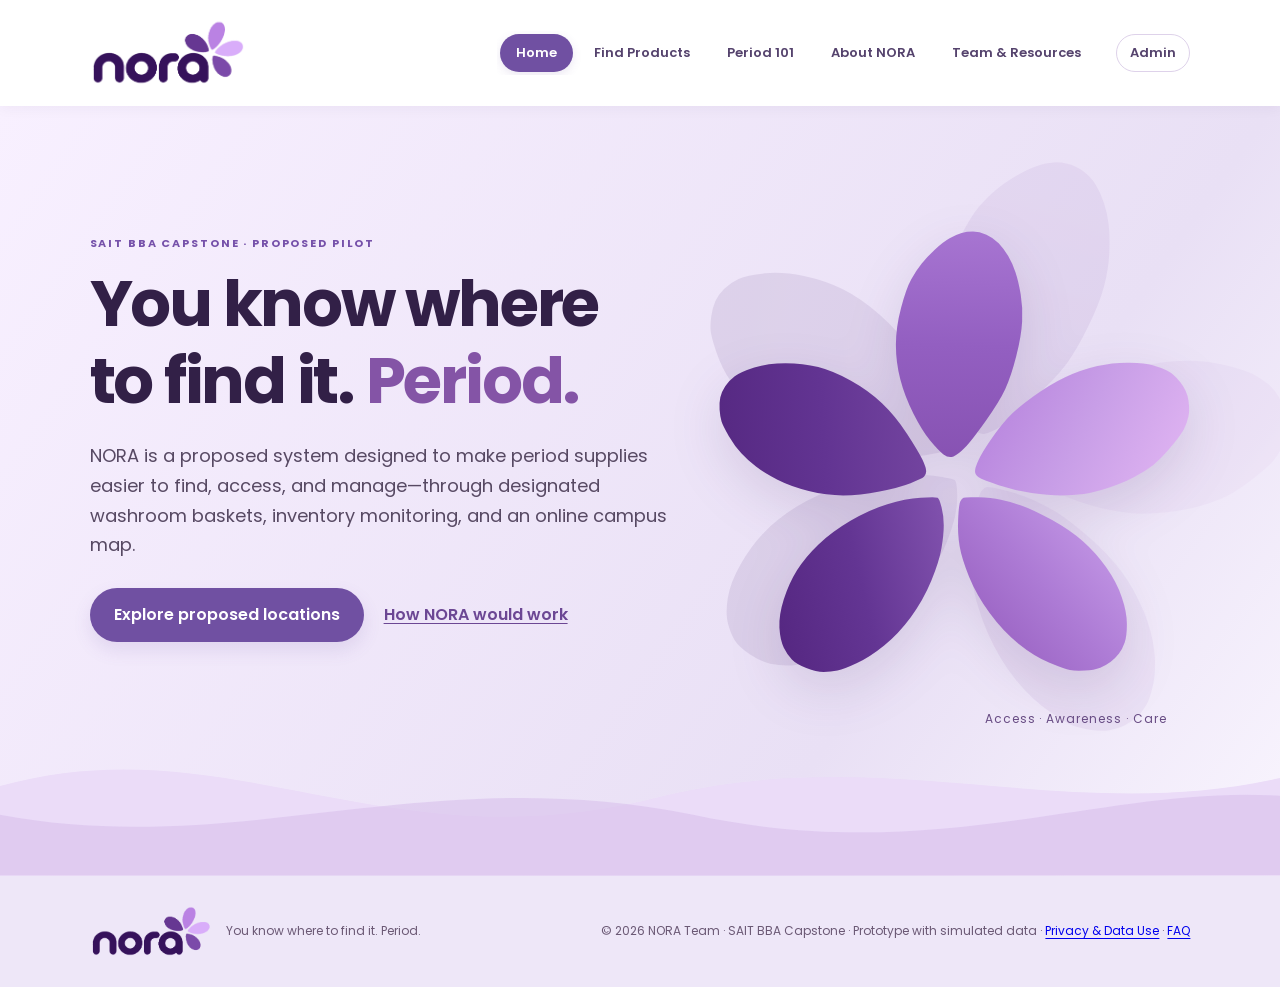
==== commit 66692e52: "Add accessible NORA FAQ and transparent privacy notice, and repair equity-stat citation URL" ====
--- a/index.html
+++ b/index.html
@@ -6,7 +6,7 @@
   <meta name="description" content="Meet NORA, a proposed SAIT BBA capstone menstrual-access pilot. Explore simulated campus locations, period products, and menstrual equity.">
   <title>NORA | You know where to find it. Period.</title>
   <link href="https://fonts.googleapis.com/css2?family=Poppins:wght@400;500;600;700&display=swap" rel="stylesheet">
-  <link rel="stylesheet" href="style.css?v=19">
+  <link rel="stylesheet" href="style.css?v=21">
   <link rel="stylesheet" href="https://unpkg.com/leaflet@1.9.4/dist/leaflet.css">
 </head>
 <body class="student-site">
@@ -223,7 +223,7 @@
                   <h3>Canada: product choice meets menstrual equity</h3>
                   <p>Canadian retailers carry disposable pads and tampons in different formats, including the bilingual packages pictured here. Other menstrual products include reusable cups and underwear.</p>
                   <p><strong>Access lens:</strong> Even when a product exists in the market, price, physical accessibility and stigma can prevent people from getting what they need. NORA explores a campus-level response, not a replacement for wider policy.</p>
-                  <div class="student-culture-sources"><span>Sources &amp; image references</span><a href="https://www.canada.ca/en/women-gender-equality/gender-equality/mestrual-equity.html" target="_blank" rel="noopener noreferrer">Government of Canada · Menstrual equity</a><a href="https://www.realcanadiansuperstore.ca/en/ultra-thin-feminine-pads-with-wings-for-women-size/p/21018757_EA" target="_blank" rel="noopener noreferrer">Real Canadian Superstore · Pads</a><a href="https://www.londondrugs.com/products/tampax-tampons-regular-20s/p/L2513463" target="_blank" rel="noopener noreferrer">London Drugs · Tampons</a></div>
+                  <div class="student-culture-sources"><span>Sources &amp; image references</span><a href="https://www.canada.ca/en/women-gender-equality/funding/equality-action/menstrual-equity.html" target="_blank" rel="noopener noreferrer">Government of Canada · Menstrual equity</a><a href="https://www.realcanadiansuperstore.ca/en/ultra-thin-feminine-pads-with-wings-for-women-size/p/21018757_EA" target="_blank" rel="noopener noreferrer">Real Canadian Superstore · Pads</a><a href="https://www.londondrugs.com/products/tampax-tampons-regular-20s/p/L2513463" target="_blank" rel="noopener noreferrer">London Drugs · Tampons</a></div>
                 </div>
               </div>
               <div class="student-culture-controls" aria-label="Culture slideshow navigation">
@@ -302,6 +302,36 @@
       </div>
       <p class="student-business-caution">Operational burden, costs, permissions and savings remain hypotheses to validate with SAIT. The inventory dashboard currently demonstrates a simulated workflow; it is not an installed monitoring system.</p>
     </section>
+    <section id="faq" class="student-section student-faq" aria-labelledby="nora-faq-title">
+      <div class="student-section-head">
+        <p class="student-eyebrow">QUICK ANSWERS</p>
+        <h2 id="nora-faq-title">Frequently asked questions</h2>
+        <p>What to expect from NORA today, and what would require an approved SAIT pilot.</p>
+      </div>
+      <div class="student-disclosure-list">
+        <details><summary>Is NORA available at SAIT right now?</summary><p>Not as a confirmed NORA service. This is a SAIT BBA capstone proposal and interactive demonstration. Proposed baskets and the inventory map are not proof that supplies are installed or available at those locations.</p></details>
+        <details><summary>Are NORA menstrual products free?</summary><p>Providing products without cost to students is the goal of the proposed pilot. NORA is not yet a verified product distribution service; availability would depend on SAIT approval, funding and implementation.</p></details>
+        <details><summary>Where would I find products?</summary><p>The <a href="#locations">Find Products</a> tab demonstrates how proposed participating buildings could be shown. Its locations and stock statuses are simulated. Please do not rely on them as an active directory of campus supplies.</p></details>
+        <details><summary>Who is NORA intended to support?</summary><p>NORA is designed to improve access for anyone who needs menstrual products, regardless of gender identity or circumstances. Actual access arrangements would need to be determined with SAIT.</p></details>
+        <details><summary>What happens when a basket runs out?</summary><p>In the proposed pilot, an assigned staff member or volunteer would check and replenish baskets using agreed procedures. The admin dashboard currently simulates stock and restocking; it does not send operational alerts to SAIT staff.</p></details>
+        <details><summary>Does NORA track who takes a product?</summary><p>The current student website does not require a personal account to explore proposed locations. Its inventory demonstration tracks example quantities, not the identities of people taking products. A future pilot would require its own privacy and data-handling review.</p></details>
+        <details><summary>How can I share feedback or report low stock?</summary><p>A live student reporting service has not been launched. A QR-code or reporting workflow is being considered for a future pilot. The current demonstration cannot guarantee that a message will reach campus operations staff.</p></details>
+      </div>
+    </section>
+    <section id="privacy" class="student-section student-privacy" aria-labelledby="nora-privacy-title">
+      <div class="student-section-head">
+        <p class="student-eyebrow">TRANSPARENCY</p>
+        <h2 id="nora-privacy-title">Privacy &amp; Data Use</h2>
+        <p>What the current NORA demonstration does with information, and the limits of its privacy claims.</p>
+      </div>
+      <div class="student-privacy-grid">
+        <article><h3>Student-facing website</h3><p>You can explore public pages and proposed locations without registering or providing a name. This prototype does not include a live student feedback form or a personal product-collection history.</p></article>
+        <article><h3>Local demonstration inventory</h3><p>Example basket quantities, supply scenarios and certain admin activity records use browser local storage. They can differ between devices and browsers, are not a shared authoritative inventory system, and may remain on the device until cleared.</p></article>
+        <article><h3>Administrator sign-in</h3><p>The admin login uses Firebase Authentication, an external service, to verify access. Administrator sign-in information is handled by that provider; successful login does not turn this browser-local demo into a shared inventory database.</p></article>
+        <article><h3>External services</h3><p>The website is hosted with GitHub Pages and loads services or assets from providers including Google Fonts, OpenStreetMap map tiles, Leaflet resources and credited image hosts. Those providers may receive technical request information, such as an IP address, when resources load. See their respective privacy notices for details.</p></article>
+      </div>
+      <p class="student-privacy-note">This description covers the current capstone prototype, not a promise about a future installed system. NORA has not completed an institutional privacy assessment for a live campus deployment. Please do not enter personal or sensitive information into demonstration inventory fields.</p>
+    </section>
     <section class="student-section student-project-note">
       <h2>Built for a SAIT business capstone.</h2>
       <p>Developed by the NORA team for our SAIT Bachelor of Business Administration capstone. This student-developed proposal explores future menstrual access and operating requirements at SAIT.</p>
@@ -359,12 +389,12 @@
   </main>
   <footer class="student-footer">
     <div class="student-footer-brand"><img src="assets/nora-logo-transparent.png" alt="NORA" width="122" height="62"><span>You know where to find it. Period.</span></div>
-    <p>© 2026 NORA Team · SAIT BBA Capstone · Prototype with simulated data</p>
+    <p>© 2026 NORA Team · SAIT BBA Capstone · Prototype with simulated data · <a href="#privacy">Privacy &amp; Data Use</a> · <a href="#faq">FAQ</a></p>
   </footer>
   <script src="script.js?v=8"></script>
   <script src="https://unpkg.com/leaflet@1.9.4/dist/leaflet.js"></script>
   <script src="map.js?v=7"></script>
-  <script src="student-tabs.js?v=1"></script>
+  <script src="student-tabs.js?v=3"></script>
   <script src="culture-carousel.js?v=1"></script>
 </body>
 </html>
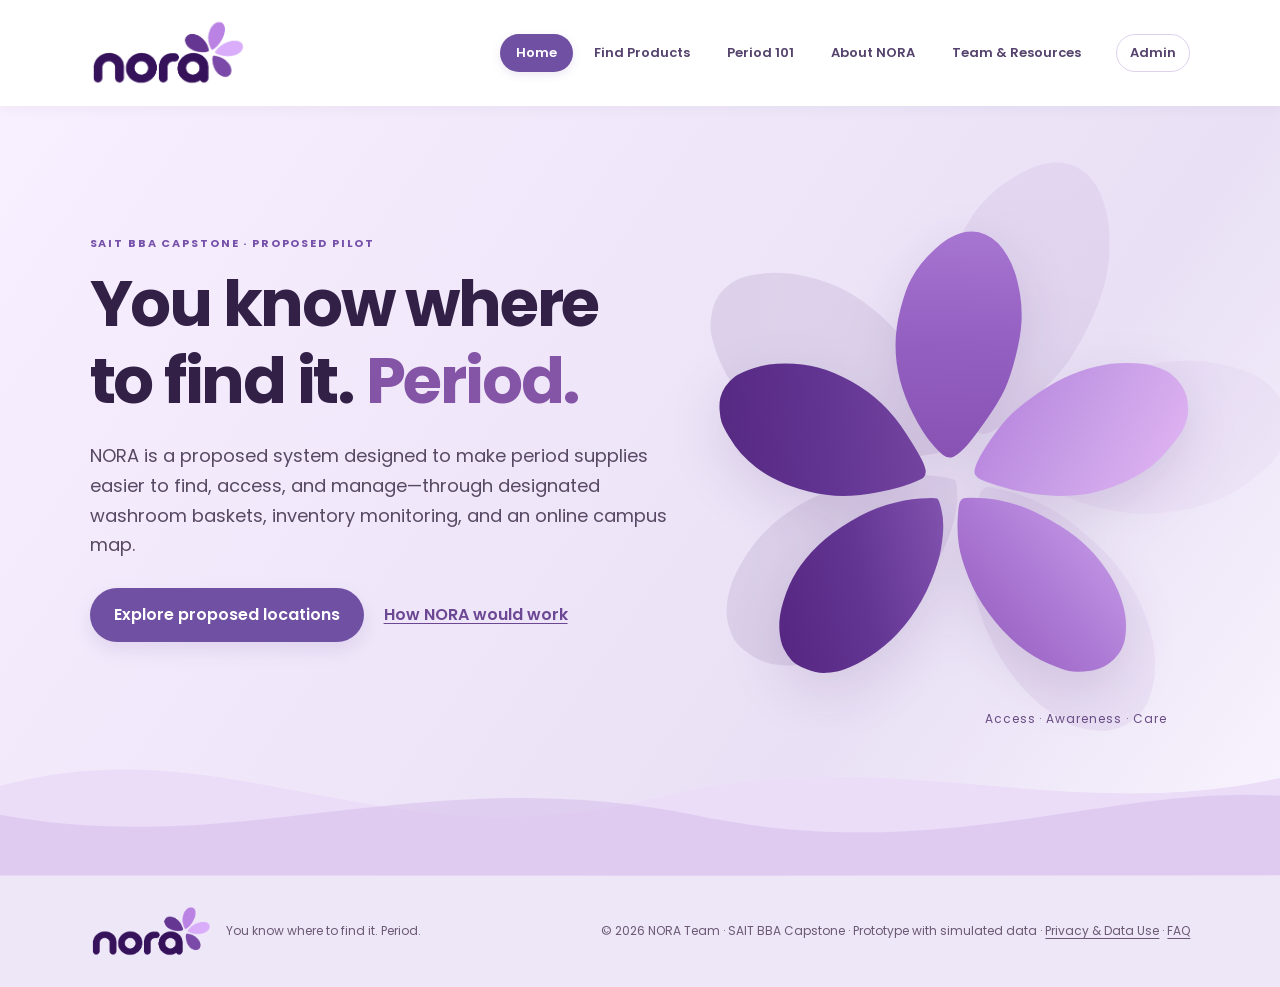
==== commit c26b5502: "Repair remaining broken Canadian menstrual-equity citation links" ====
--- a/index.html
+++ b/index.html
@@ -248,7 +248,7 @@
             <summary>Menstrual equity in Canada today <span aria-hidden="true">+</span></summary>
             <div class="student-history-detail-grid">
               <figure class="student-history-visual"><img src="assets/history-canada.svg" alt="Illustration of a campus building and period supplies" loading="lazy" width="480" height="310"><figcaption>Menstrual equity in Canada today · Original illustration by NORA (not a historical photograph)</figcaption></figure>
-              <div class="student-history-detail"><p>Today, menstrual equity in Canada involves affordability, reliable access to products, safe facilities, education, and freedom from stigma. NORA explores how proposed campus baskets and a location finder might make access easier to understand and plan.</p><p class="student-history-links"><a href="https://www.canada.ca/en/women-gender-equality/gender-equality/mestrual-equity.html" target="_blank" rel="noopener noreferrer">Women and Gender Equality Canada · Menstrual equity</a></p></div>
+              <div class="student-history-detail"><p>Today, menstrual equity in Canada involves affordability, reliable access to products, safe facilities, education, and freedom from stigma. NORA explores how proposed campus baskets and a location finder might make access easier to understand and plan.</p><p class="student-history-links"><a href="https://www.canada.ca/en/women-gender-equality/funding/equality-action/menstrual-equity.html" target="_blank" rel="noopener noreferrer">Women and Gender Equality Canada · Menstrual equity</a></p></div>
             </div>
           </details>
         </div>
@@ -275,7 +275,7 @@
         <h2>Access should be stigma-free.</h2>
         <p>Period poverty means not having reliable access to menstrual products. Financial barriers, stigma, and limited resources can make that harder.</p>
         <div class="student-equity-stat-grid" aria-label="Research statistics featured in the NORA brochure">
-          <article class="student-equity-stat"><strong>1 in 6</strong><p>Canadians who menstruate have experienced period poverty.</p><a href="https://www.canada.ca/en/women-gender-equality/gender-equality/mestrual-equity.html" target="_blank" rel="noopener noreferrer">Government of Canada · 2023 survey</a></article>
+          <article class="student-equity-stat"><strong>1 in 6</strong><p>Canadians who menstruate have experienced period poverty.</p><a href="https://www.canada.ca/en/women-gender-equality/funding/equality-action/menstrual-equity.html" target="_blank" rel="noopener noreferrer">Government of Canada · 2023 survey</a></article>
           <article class="student-equity-stat"><strong>33%</strong><p>Of Canadian women under age 25 surveyed in 2018 reported struggling to afford menstrual products.</p><a href="https://uwaterloo.ca/equity-diversity-inclusion-anti-racism/background-menstrual-equity-report" target="_blank" rel="noopener noreferrer">University of Waterloo · Reporting Plan International Canada</a></article>
           <article class="student-equity-stat"><strong>70%</strong><p>Of Canadian women under age 25 surveyed reported missing school or work, or withdrawing from social activities, because of their period.</p><a href="https://uwaterloo.ca/equity-diversity-inclusion-anti-racism/background-menstrual-equity-report" target="_blank" rel="noopener noreferrer">University of Waterloo · 2018 survey summary</a></article>
         </div>
--- a/style.css
+++ b/style.css
@@ -1100,68 +1100,52 @@
   }
 }
 
-/* NORA gentle-motion pass. Existing animated lavender waves are preserved. */
-
-/* 1: Floating Bloom — slow, small motion that keeps the original artwork in place. */
-.student-site .student-bloom-main {
-  animation: nora-bloom-float 8s ease-in-out infinite;
-  will-change: transform;
-}
-@keyframes nora-bloom-float {
-  0%,100% { transform:translate3d(0,0,0); }
-  50% { transform:translate3d(0,-12px,0); }
-}
-
-/* 2: When a hidden tab becomes visible, gently reveal its contents. */
-.student-site .student-tab-panel:not([hidden]) > .student-section,
-.student-site .student-tab-panel:not([hidden]) > .student-hero {
-  animation: nora-tab-reveal 300ms ease-out both;
-}
-@keyframes nora-tab-reveal {
-  from { opacity:0; transform:translateY(9px); }
-  to { opacity:1; transform:translateY(0); }
-}
-
-/* 3: Location cards lift on pointer hover; expanded details fade in on creation. */
-.student-site .student-location-card {
-  transition:transform 240ms ease, box-shadow 240ms ease, border-color 240ms ease;
-}
-@media(hover:hover) and (pointer:fine) {
-  .student-site .student-location-card:hover {
-    transform:translateY(-5px);
-    box-shadow:0 14px 32px rgba(48,32,70,.14);
-  }
-}
-.student-site .student-location-detail {
-  animation:nora-card-expand 260ms ease-out both;
-}
-@keyframes nora-card-expand {
-  from { opacity:0; transform:translateY(-7px); }
-  to { opacity:1; transform:translateY(0); }
-}
-
-/* 4: Country carousel slides fade smoothly when manually selected. */
-.student-site .student-culture-slide:not([hidden]) {
-  animation:nora-culture-reveal 300ms ease-out both;
-}
-@keyframes nora-culture-reveal {
-  from {opacity:0; transform:translateX(9px);}
-  to {opacity:1; transform:translateX(0);}
-}
-
-/* Respect OS and browser motion preferences: preserve the entire static layout. */
-@media(prefers-reduced-motion:reduce) {
-  .student-site .student-bloom-main,
-  .student-site .student-tab-panel:not([hidden]) > .student-section,
-  .student-site .student-tab-panel:not([hidden]) > .student-hero,
-  .student-site .student-location-detail,
-  .student-site .student-culture-slide:not([hidden]) {
-    animation:none!important;
-    transform:none!important;
-  }
-  .student-site .student-location-card,
-  .student-site .student-location-card:hover {
-    transition:none!important;
-    transform:none!important;
-  }
-}
+/* Critical UX: reveal every student navigation tab without horizontal scrolling. */
+.student-site .student-header .student-top-nav {flex-wrap:wrap;justify-content:flex-end;}
+.student-site .student-header .student-tab-list {
+  flex-wrap:wrap;
+  justify-content:flex-end;
+  max-width:100%;
+  overflow-x:visible;
+  gap:5px;
+}
+@media (max-width:900px) {
+  .student-site .student-header .student-top-nav {flex:1 1 100%;justify-content:center;}
+  .student-site .student-header .student-tab-list {flex:1 1 100%;justify-content:center;}
+}
+@media (max-width:650px) {
+  .student-site .student-header .student-top-nav {gap:8px;justify-content:center;}
+  .student-site .student-header .student-tab-list {justify-content:center;}
+  .student-site .student-tab-list [role="tab"] {white-space:normal;text-align:center;font-size:11px;padding:8px 10px;}
+}
+
+/* About NORA: accessible, native FAQ disclosures. */
+.student-site .student-faq {background:#faf7fd;}
+.student-site .student-disclosure-list {display:grid;gap:12px;max-width:950px;}
+.student-site .student-disclosure-list details {
+  background:#fff;border:1px solid #e6dced;border-radius:14px;
+  padding:0 18px;box-shadow:0 3px 10px #39214b0b;
+}
+.student-site .student-disclosure-list summary {
+  cursor:pointer;list-style:revert;padding:18px 4px;
+  color:#482b65;font-weight:600;font-size:15px;line-height:1.5;
+}
+.student-site .student-disclosure-list summary:focus-visible {outline:3px solid #8455b8;outline-offset:4px;}
+.student-site .student-disclosure-list details[open] {border-color:#aa88c9;}
+.student-site .student-disclosure-list details p {
+  margin:0;padding:0 4px 20px;color:#574962;font-size:14px;line-height:1.75;
+}
+.student-site .student-disclosure-list a {color:#6a3996;text-decoration:underline;}
+
+/* Privacy statements are deliberately limited to what this prototype actually does. */
+.student-site .student-privacy {background:#fff;}
+.student-site .student-privacy-grid {display:grid;grid-template-columns:repeat(2,minmax(0,1fr));gap:16px;}
+.student-site .student-privacy-grid article {border-radius:16px;border:1px solid #e8ddec;background:#fbf8fd;padding:24px;}
+.student-site .student-privacy-grid h3 {color:#4d2d6c;font-size:18px;margin:0 0 9px;}
+.student-site .student-privacy-grid p {font-size:13px;line-height:1.75;color:#5d5266;margin:0;}
+.student-site .student-privacy-note {max-width:950px;margin:20px 0 0;font-size:13px;line-height:1.7;color:#65566c;}
+.student-site .student-footer a {color:inherit;text-decoration:underline;text-underline-offset:3px;}
+@media (max-width:650px) {
+  .student-site .student-privacy-grid {grid-template-columns:1fr;}
+  .student-site .student-privacy-grid article {padding:20px;}
+}
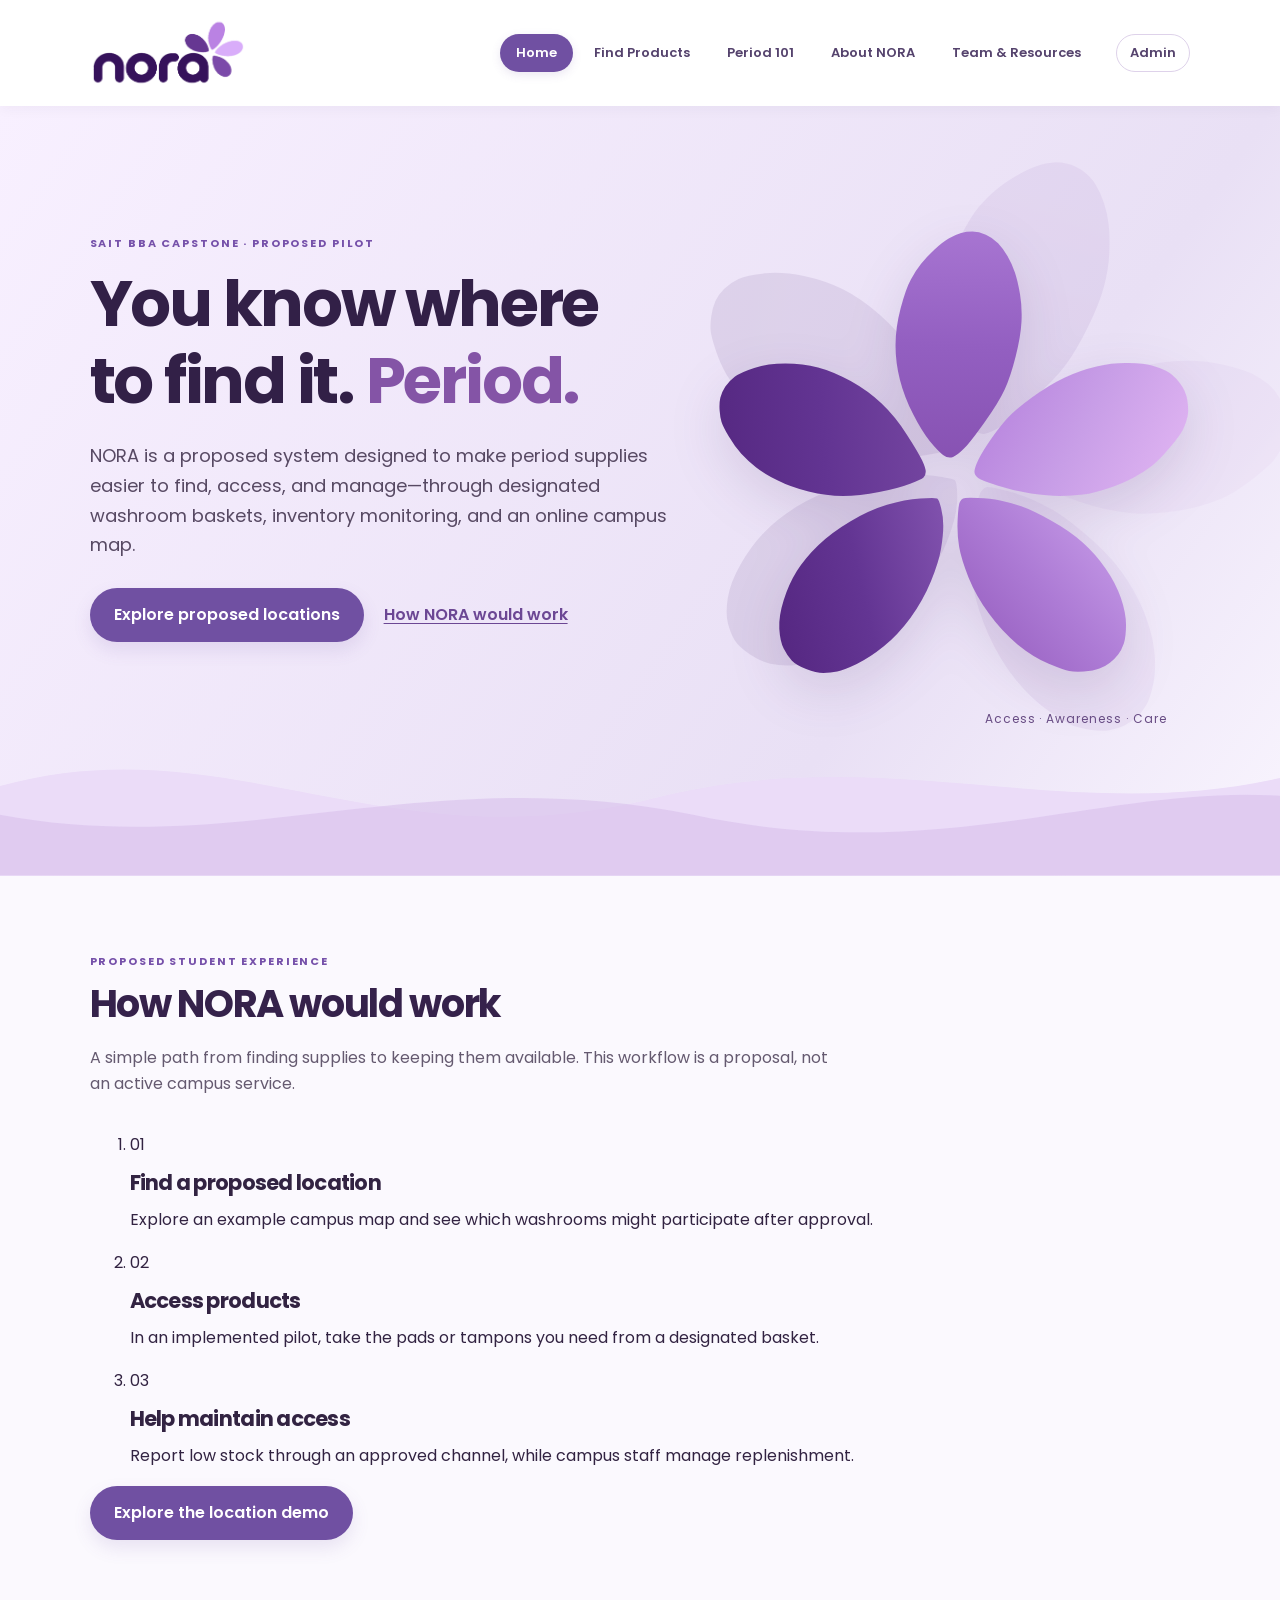
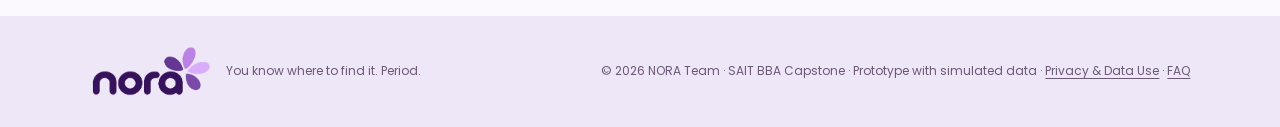
==== commit 1d3491c0: "Add three-step student journey and explicit local-only low-stock reporting demo" ====
--- a/index.html
+++ b/index.html
@@ -6,7 +6,7 @@
   <meta name="description" content="Meet NORA, a proposed SAIT BBA capstone menstrual-access pilot. Explore simulated campus locations, period products, and menstrual equity.">
   <title>NORA | You know where to find it. Period.</title>
   <link href="https://fonts.googleapis.com/css2?family=Poppins:wght@400;500;600;700&display=swap" rel="stylesheet">
-  <link rel="stylesheet" href="style.css?v=21">
+  <link rel="stylesheet" href="style.css?v=22">
   <link rel="stylesheet" href="https://unpkg.com/leaflet@1.9.4/dist/leaflet.css">
 </head>
 <body class="student-site">
@@ -50,6 +50,15 @@
         </svg>
       </div>
     </section>
+    <section class="student-section nora-how-works" aria-labelledby="nora-how-title">
+      <div class="student-section-head"><p class="student-eyebrow">PROPOSED STUDENT EXPERIENCE</p><h2 id="nora-how-title">How NORA would work</h2><p>A simple path from finding supplies to keeping them available. This workflow is a proposal, not an active campus service.</p></div>
+      <ol class="nora-steps">
+        <li><span aria-hidden="true">01</span><div><h3>Find a proposed location</h3><p>Explore an example campus map and see which washrooms might participate after approval.</p></div></li>
+        <li><span aria-hidden="true">02</span><div><h3>Access products</h3><p>In an implemented pilot, take the pads or tampons you need from a designated basket.</p></div></li>
+        <li><span aria-hidden="true">03</span><div><h3>Help maintain access</h3><p>Report low stock through an approved channel, while campus staff manage replenishment.</p></div></li>
+      </ol>
+      <a class="button" href="#locations">Explore the location demo</a>
+    </section>
     </div>
     <div id="panel-locations" class="student-tab-panel" role="tabpanel" aria-labelledby="tab-locations" hidden tabindex="0">
     <section id="locations" class="student-section student-locations">
@@ -64,6 +73,15 @@
       </div>
       <div class="student-demo-warning" role="note"><strong>Prototype notice:</strong> Locations, washroom access points, and inventory are demonstrations only. NORA baskets are not confirmed to be installed at SAIT; building photos are references, not proof of availability.</div>
       <div id="location-list" class="student-location-grid" aria-live="polite"></div>
+      <section class="nora-student-report" aria-labelledby="nora-report-title">
+        <div><p class="student-eyebrow">REPORTING WORKFLOW · DEMONSTRATION ONLY</p><h3 id="nora-report-title">What if a basket were empty?</h3><p>Try a local low-stock report to see how a future reporting experience could work. This does <strong>not</strong> alert SAIT, contact NORA staff, or update actual inventory.</p></div>
+        <form id="nora-low-stock-form">
+          <label for="nora-report-location">Proposed demonstration building</label>
+          <select id="nora-report-location" required><option value="">Choose a building</option><option value="Stan Grad Centre">Stan Grad Centre</option><option value="Senator Burns Building">Senator Burns Building</option></select>
+          <button class="button" type="submit">Simulate low-stock report</button>
+        </form>
+        <p id="nora-report-status" role="status" aria-live="polite"></p>
+      </section>
       <div class="student-map-wrap">
         <div class="student-map-heading"><h3>Campus map preview</h3><p>Select a marker to expand its matching building card.</p></div>
         <div id="campus-map" role="region" aria-label="Map of proposed NORA demonstration building locations"></div>
@@ -391,7 +409,7 @@
     <div class="student-footer-brand"><img src="assets/nora-logo-transparent.png" alt="NORA" width="122" height="62"><span>You know where to find it. Period.</span></div>
     <p>© 2026 NORA Team · SAIT BBA Capstone · Prototype with simulated data · <a href="#privacy">Privacy &amp; Data Use</a> · <a href="#faq">FAQ</a></p>
   </footer>
-  <script src="script.js?v=8"></script>
+  <script src="script.js?v=9"></script>
   <script src="https://unpkg.com/leaflet@1.9.4/dist/leaflet.js"></script>
   <script src="map.js?v=7"></script>
   <script src="student-tabs.js?v=3"></script>
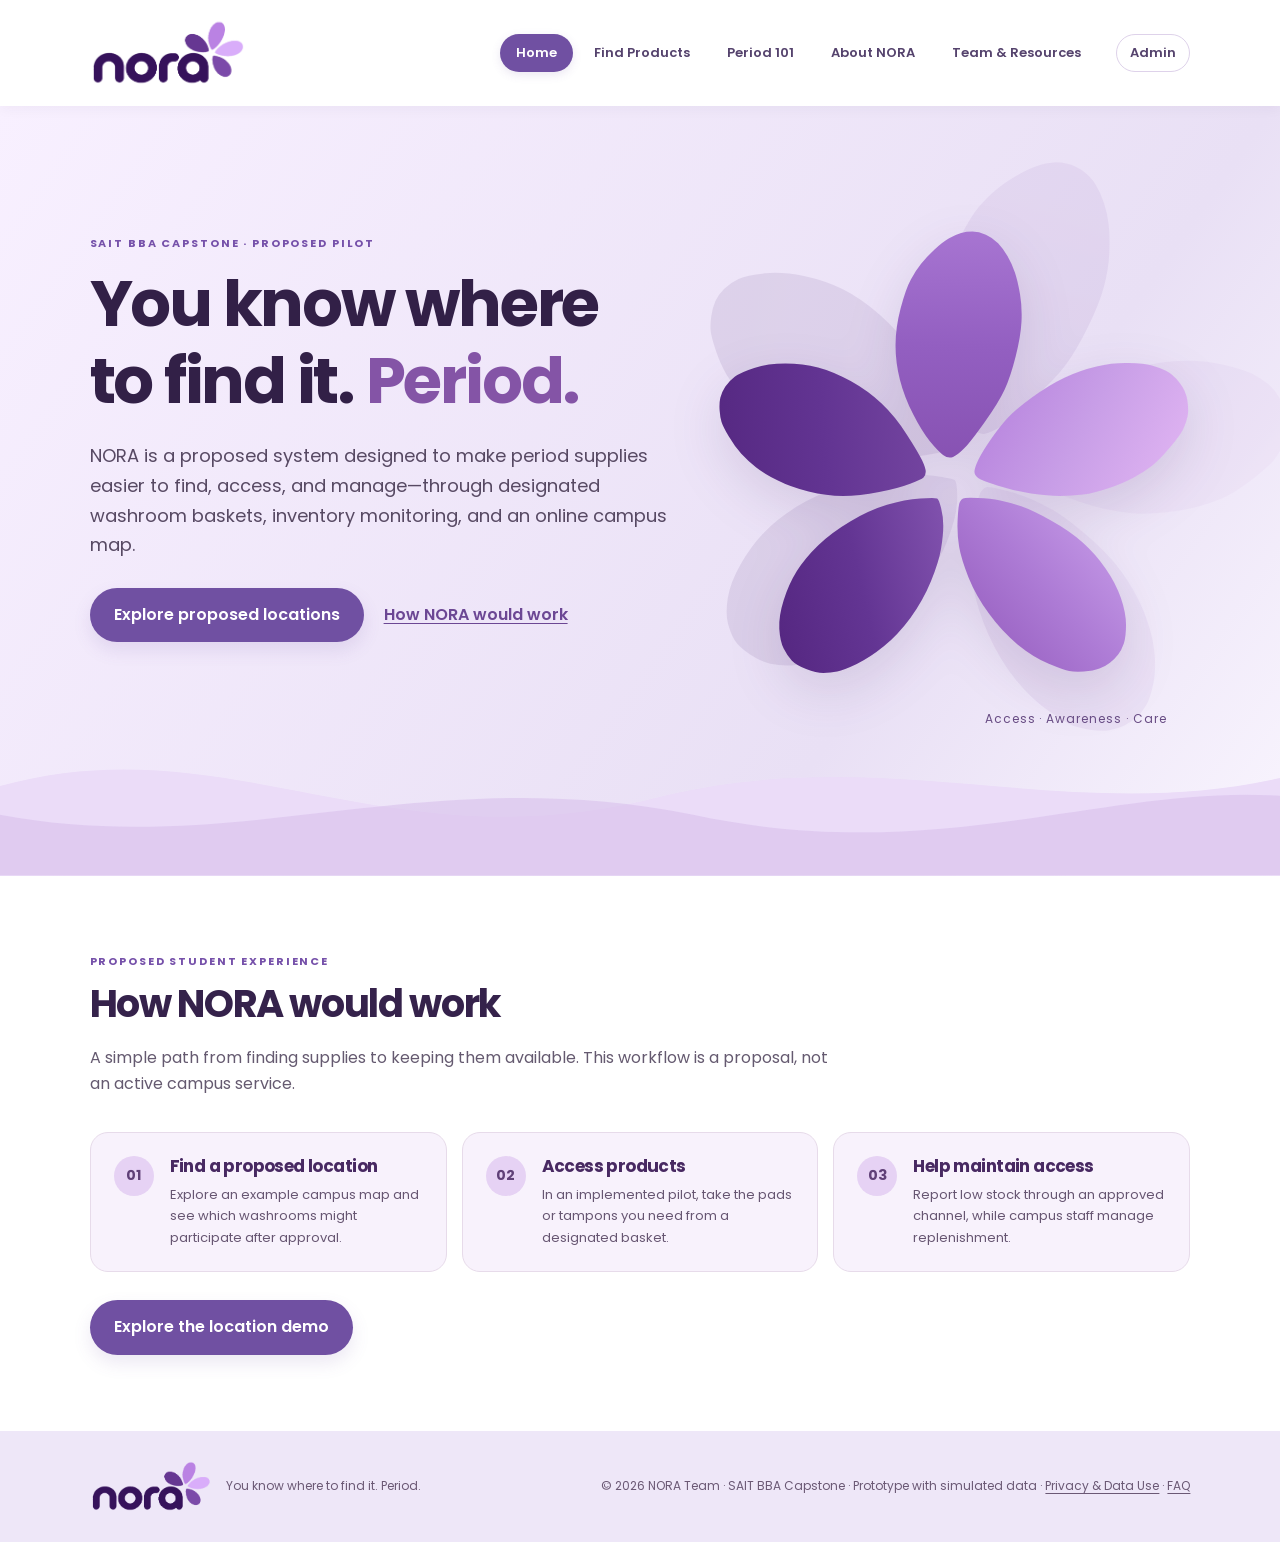
==== commit 32a7f1d6: "Refresh student stylesheet for guided journey" ====
--- a/index.html
+++ b/index.html
@@ -6,7 +6,7 @@
   <meta name="description" content="Meet NORA, a proposed SAIT BBA capstone menstrual-access pilot. Explore simulated campus locations, period products, and menstrual equity.">
   <title>NORA | You know where to find it. Period.</title>
   <link href="https://fonts.googleapis.com/css2?family=Poppins:wght@400;500;600;700&display=swap" rel="stylesheet">
-  <link rel="stylesheet" href="style.css?v=22">
+  <link rel="stylesheet" href="style.css?v=23">
   <link rel="stylesheet" href="https://unpkg.com/leaflet@1.9.4/dist/leaflet.css">
 </head>
 <body class="student-site">
--- a/style.css
+++ b/style.css
@@ -1149,3 +1149,35 @@
   .student-site .student-privacy-grid {grid-template-columns:1fr;}
   .student-site .student-privacy-grid article {padding:20px;}
 }
+
+/* High-value usability: guided student experience and local-only reporting demo. */
+.student-site .nora-how-works {background:#fff;}
+.student-site .nora-steps {list-style:none;padding:0;margin:0 0 28px;display:grid;grid-template-columns:repeat(3,minmax(0,1fr));gap:15px;}
+.student-site .nora-steps li {display:flex;gap:16px;border-radius:18px;padding:23px;background:#f8f2fc;border:1px solid #e7dbea;align-items:flex-start;}
+.student-site .nora-steps li > span {display:grid;place-items:center;flex:none;width:40px;height:40px;border-radius:50%;background:#e6d2f4;color:#604078;font-weight:700;font-size:14px;}
+.student-site .nora-steps h3 {font-size:17px;margin:0 0 8px;color:#482962;}
+.student-site .nora-steps p {font-size:13px;line-height:1.65;margin:0;color:#675672;}
+.student-site .nora-student-report {margin-top:32px;border:1px solid #dccbe8;background:#fff;border-radius:20px;padding:27px;display:grid;gap:14px;max-width:950px;}
+.student-site .nora-student-report h3 {font-size:21px;color:#442464;margin:4px 0;}
+.student-site .nora-student-report p {font-size:14px;line-height:1.65;color:#60516d;margin:0;}
+.student-site .nora-student-report form {display:flex;flex-wrap:wrap;align-items:end;gap:12px;}
+.student-site .nora-student-report label {font-size:13px;font-weight:600;color:#553b72;flex:1 1 230px;}
+.student-site .nora-student-report select {width:100%;display:block;margin-top:6px;border:1px solid #bca8cf;border-radius:10px;padding:11px;background:#fff;font:inherit;color:#352b40;}
+.student-site .nora-student-report #nora-report-status:not(:empty) {border-left:4px solid #9465b5;padding:10px 14px;background:#f5edf9;color:#4c3461;border-radius:5px;}
+@media(max-width:860px) {.student-site .nora-steps {grid-template-columns:1fr;}}
+@media(max-width:650px) {.student-site .nora-student-report {padding:19px;}}
+
+/* Admin: prioritize the next action and make destructive resets unmistakable. */
+.nora-admin-actions,.nora-admin-workflow,.nora-admin-demo-tools {margin-top:22px;padding:22px;border-radius:17px;border:1px solid #e2d7eb;background:#fff;}
+.nora-admin-section-heading h3,.nora-admin-workflow h3,.nora-admin-demo-tools h3 {margin:0 0 8px;color:#4c316b;}
+.nora-admin-section-heading p,.nora-admin-demo-tools p {color:#665773;font-size:13px;line-height:1.6;}
+.nora-action-list {display:grid;gap:12px;}
+.nora-action-card {border:1px solid #dcc8e6;border-left:4px solid #8e62aa;border-radius:11px;background:#fbf7fd;padding:17px;}
+.nora-action-card strong {display:block;color:#4f315d;font-size:16px;}
+.nora-action-card p,.nora-action-list>p {font-size:13px;color:#5f5269;line-height:1.6;}
+.nora-action-good {background:#f7f2fa;padding:15px;border-radius:10px;}
+.nora-admin-workflow ol {display:flex;flex-wrap:wrap;gap:12px 27px;padding-left:23px;color:#50445b;font-size:13px;}
+.nora-admin-demo-tools {background:#faf7fc;}
+.nora-admin-demo-tools button {border-color:#87568c;}
+.nora-metric-hint {font-size:13px;line-height:1.7;color:#594c65;background:#f7f2fb;border-left:3px solid #9c7ab9;padding:11px 15px;border-radius:7px;}
+.nora-save-feedback:not([hidden]) {background:#efe7f7;color:#492a67;border-left:4px solid #895db0;padding:12px 16px;border-radius:8px;font-size:13px;font-weight:600;}
